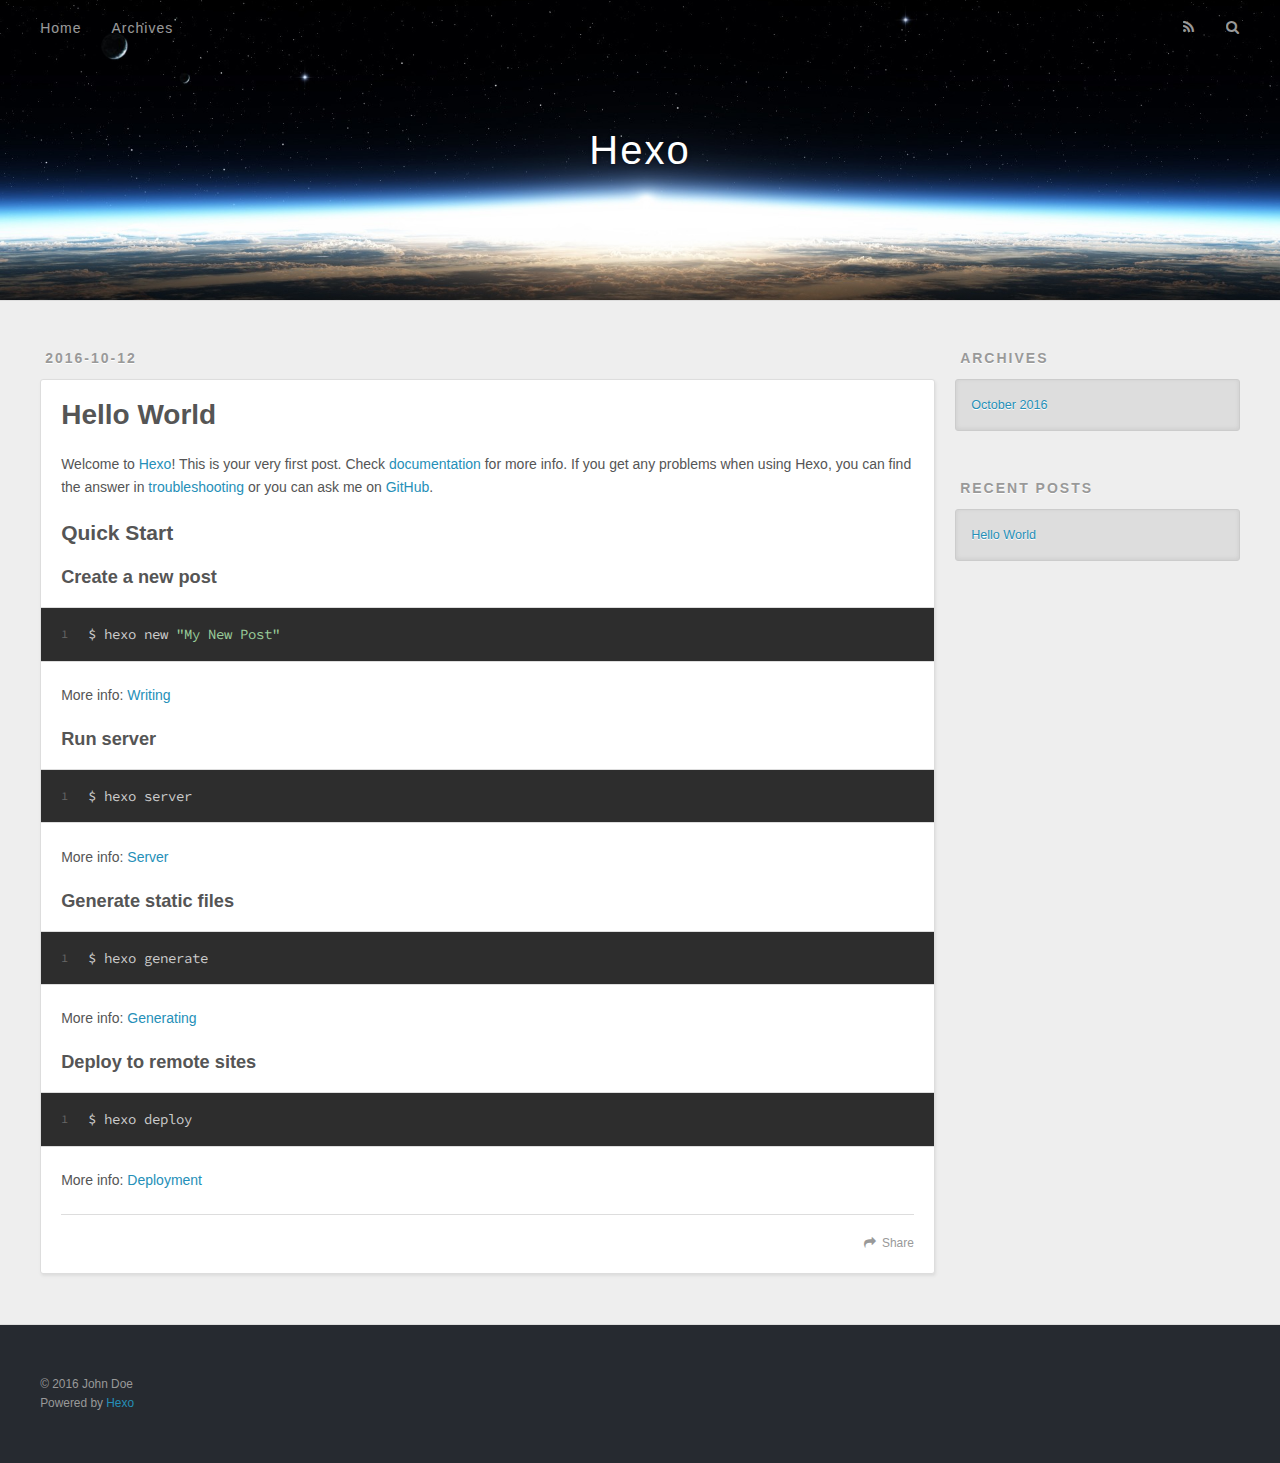
==== index.html @ 8cdf2ce6 "Site updated: 2016-10-12 17:06:28" ====
<!DOCTYPE html>
<html>
<head>
  <meta charset="utf-8">
  
  <title>Hexo</title>
  <meta name="viewport" content="width=device-width, initial-scale=1, maximum-scale=1">
  <meta property="og:type" content="website">
<meta property="og:title" content="Hexo">
<meta property="og:url" content="http://yoursite.com/index.html">
<meta property="og:site_name" content="Hexo">
<meta name="twitter:card" content="summary">
<meta name="twitter:title" content="Hexo">
  
    <link rel="alternate" href="/atom.xml" title="Hexo" type="application/atom+xml">
  
  
    <link rel="icon" href="/favicon.png">
  
  
    <link href="//fonts.googleapis.com/css?family=Source+Code+Pro" rel="stylesheet" type="text/css">
  
  <link rel="stylesheet" href="/css/style.css">
  

</head>

<body>
  <div id="container">
    <div id="wrap">
      <header id="header">
  <div id="banner"></div>
  <div id="header-outer" class="outer">
    <div id="header-title" class="inner">
      <h1 id="logo-wrap">
        <a href="/" id="logo">Hexo</a>
      </h1>
      
    </div>
    <div id="header-inner" class="inner">
      <nav id="main-nav">
        <a id="main-nav-toggle" class="nav-icon"></a>
        
          <a class="main-nav-link" href="/">Home</a>
        
          <a class="main-nav-link" href="/archives">Archives</a>
        
      </nav>
      <nav id="sub-nav">
        
          <a id="nav-rss-link" class="nav-icon" href="/atom.xml" title="RSS Feed"></a>
        
        <a id="nav-search-btn" class="nav-icon" title="Search"></a>
      </nav>
      <div id="search-form-wrap">
        <form action="//google.com/search" method="get" accept-charset="UTF-8" class="search-form"><input type="search" name="q" results="0" class="search-form-input" placeholder="Search"><button type="submit" class="search-form-submit">&#xF002;</button><input type="hidden" name="sitesearch" value="http://yoursite.com"></form>
      </div>
    </div>
  </div>
</header>
      <div class="outer">
        <section id="main">
  
    <article id="post-hello-world" class="article article-type-post" itemscope itemprop="blogPost">
  <div class="article-meta">
    <a href="/2016/10/12/hello-world/" class="article-date">
  <time datetime="2016-10-12T09:05:58.017Z" itemprop="datePublished">2016-10-12</time>
</a>
    
  </div>
  <div class="article-inner">
    
    
      <header class="article-header">
        
  
    <h1 itemprop="name">
      <a class="article-title" href="/2016/10/12/hello-world/">Hello World</a>
    </h1>
  

      </header>
    
    <div class="article-entry" itemprop="articleBody">
      
        <p>Welcome to <a href="https://hexo.io/" target="_blank" rel="external">Hexo</a>! This is your very first post. Check <a href="https://hexo.io/docs/" target="_blank" rel="external">documentation</a> for more info. If you get any problems when using Hexo, you can find the answer in <a href="https://hexo.io/docs/troubleshooting.html" target="_blank" rel="external">troubleshooting</a> or you can ask me on <a href="https://github.com/hexojs/hexo/issues" target="_blank" rel="external">GitHub</a>.</p>
<h2 id="Quick-Start"><a href="#Quick-Start" class="headerlink" title="Quick Start"></a>Quick Start</h2><h3 id="Create-a-new-post"><a href="#Create-a-new-post" class="headerlink" title="Create a new post"></a>Create a new post</h3><figure class="highlight bash"><table><tr><td class="gutter"><pre><div class="line">1</div></pre></td><td class="code"><pre><div class="line">$ hexo new <span class="string">"My New Post"</span></div></pre></td></tr></table></figure>
<p>More info: <a href="https://hexo.io/docs/writing.html" target="_blank" rel="external">Writing</a></p>
<h3 id="Run-server"><a href="#Run-server" class="headerlink" title="Run server"></a>Run server</h3><figure class="highlight bash"><table><tr><td class="gutter"><pre><div class="line">1</div></pre></td><td class="code"><pre><div class="line">$ hexo server</div></pre></td></tr></table></figure>
<p>More info: <a href="https://hexo.io/docs/server.html" target="_blank" rel="external">Server</a></p>
<h3 id="Generate-static-files"><a href="#Generate-static-files" class="headerlink" title="Generate static files"></a>Generate static files</h3><figure class="highlight bash"><table><tr><td class="gutter"><pre><div class="line">1</div></pre></td><td class="code"><pre><div class="line">$ hexo generate</div></pre></td></tr></table></figure>
<p>More info: <a href="https://hexo.io/docs/generating.html" target="_blank" rel="external">Generating</a></p>
<h3 id="Deploy-to-remote-sites"><a href="#Deploy-to-remote-sites" class="headerlink" title="Deploy to remote sites"></a>Deploy to remote sites</h3><figure class="highlight bash"><table><tr><td class="gutter"><pre><div class="line">1</div></pre></td><td class="code"><pre><div class="line">$ hexo deploy</div></pre></td></tr></table></figure>
<p>More info: <a href="https://hexo.io/docs/deployment.html" target="_blank" rel="external">Deployment</a></p>

      
    </div>
    <footer class="article-footer">
      <a data-url="http://yoursite.com/2016/10/12/hello-world/" data-id="ciu6oyux00000fgglf04b61gm" class="article-share-link">Share</a>
      
      
    </footer>
  </div>
  
</article>


  

</section>
        
          <aside id="sidebar">
  
    

  
    

  
    
  
    
  <div class="widget-wrap">
    <h3 class="widget-title">Archives</h3>
    <div class="widget">
      <ul class="archive-list"><li class="archive-list-item"><a class="archive-list-link" href="/archives/2016/10/">October 2016</a></li></ul>
    </div>
  </div>


  
    
  <div class="widget-wrap">
    <h3 class="widget-title">Recent Posts</h3>
    <div class="widget">
      <ul>
        
          <li>
            <a href="/2016/10/12/hello-world/">Hello World</a>
          </li>
        
      </ul>
    </div>
  </div>

  
</aside>
        
      </div>
      <footer id="footer">
  
  <div class="outer">
    <div id="footer-info" class="inner">
      &copy; 2016 John Doe<br>
      Powered by <a href="http://hexo.io/" target="_blank">Hexo</a>
    </div>
  </div>
</footer>
    </div>
    <nav id="mobile-nav">
  
    <a href="/" class="mobile-nav-link">Home</a>
  
    <a href="/archives" class="mobile-nav-link">Archives</a>
  
</nav>
    

<script src="//ajax.googleapis.com/ajax/libs/jquery/2.0.3/jquery.min.js"></script>


  <link rel="stylesheet" href="/fancybox/jquery.fancybox.css">
  <script src="/fancybox/jquery.fancybox.pack.js"></script>


<script src="/js/script.js"></script>

  </div>
</body>
</html>
---- css/style.css ----
body {
  width: 100%;
}
body:before,
body:after {
  content: "";
  display: table;
}
body:after {
  clear: both;
}
html,
body,
div,
span,
applet,
object,
iframe,
h1,
h2,
h3,
h4,
h5,
h6,
p,
blockquote,
pre,
a,
abbr,
acronym,
address,
big,
cite,
code,
del,
dfn,
em,
img,
ins,
kbd,
q,
s,
samp,
small,
strike,
strong,
sub,
sup,
tt,
var,
dl,
dt,
dd,
ol,
ul,
li,
fieldset,
form,
label,
legend,
table,
caption,
tbody,
tfoot,
thead,
tr,
th,
td {
  margin: 0;
  padding: 0;
  border: 0;
  outline: 0;
  font-weight: inherit;
  font-style: inherit;
  font-family: inherit;
  font-size: 100%;
  vertical-align: baseline;
}
body {
  line-height: 1;
  color: #000;
  background: #fff;
}
ol,
ul {
  list-style: none;
}
table {
  border-collapse: separate;
  border-spacing: 0;
  vertical-align: middle;
}
caption,
th,
td {
  text-align: left;
  font-weight: normal;
  vertical-align: middle;
}
a img {
  border: none;
}
input,
button {
  margin: 0;
  padding: 0;
}
input::-moz-focus-inner,
button::-moz-focus-inner {
  border: 0;
  padding: 0;
}
@font-face {
  font-family: FontAwesome;
  font-style: normal;
  font-weight: normal;
  src: url("fonts/fontawesome-webfont.eot?v=#4.0.3");
  src: url("fonts/fontawesome-webfont.eot?#iefix&v=#4.0.3") format("embedded-opentype"), url("fonts/fontawesome-webfont.woff?v=#4.0.3") format("woff"), url("fonts/fontawesome-webfont.ttf?v=#4.0.3") format("truetype"), url("fonts/fontawesome-webfont.svg#fontawesomeregular?v=#4.0.3") format("svg");
}
html,
body,
#container {
  height: 100%;
}
body {
  background: #eee;
  font: 14px "Helvetica Neue", Helvetica, Arial, sans-serif;
  -webkit-text-size-adjust: 100%;
}
.outer {
  max-width: 1220px;
  margin: 0 auto;
  padding: 0 20px;
}
.outer:before,
.outer:after {
  content: "";
  display: table;
}
.outer:after {
  clear: both;
}
.inner {
  display: inline;
  float: left;
  width: 98.33333333333333%;
  margin: 0 0.833333333333333%;
}
.left,
.alignleft {
  float: left;
}
.right,
.alignright {
  float: right;
}
.clear {
  clear: both;
}
#container {
  position: relative;
}
.mobile-nav-on {
  overflow: hidden;
}
#wrap {
  height: 100%;
  width: 100%;
  position: absolute;
  top: 0;
  left: 0;
  -webkit-transition: 0.2s ease-out;
  -moz-transition: 0.2s ease-out;
  -ms-transition: 0.2s ease-out;
  transition: 0.2s ease-out;
  z-index: 1;
  background: #eee;
}
.mobile-nav-on #wrap {
  left: 280px;
}
@media screen and (min-width: 768px) {
  #main {
    display: inline;
    float: left;
    width: 73.33333333333333%;
    margin: 0 0.833333333333333%;
  }
}
.article-date,
.article-category-link,
.archive-year,
.widget-title {
  text-decoration: none;
  text-transform: uppercase;
  letter-spacing: 2px;
  color: #999;
  margin-bottom: 1em;
  margin-left: 5px;
  line-height: 1em;
  text-shadow: 0 1px #fff;
  font-weight: bold;
}
.article-inner,
.archive-article-inner {
  background: #fff;
  -webkit-box-shadow: 1px 2px 3px #ddd;
  box-shadow: 1px 2px 3px #ddd;
  border: 1px solid #ddd;
  border-radius: 3px;
}
.article-entry h1,
.widget h1 {
  font-size: 2em;
}
.article-entry h2,
.widget h2 {
  font-size: 1.5em;
}
.article-entry h3,
.widget h3 {
  font-size: 1.3em;
}
.article-entry h4,
.widget h4 {
  font-size: 1.2em;
}
.article-entry h5,
.widget h5 {
  font-size: 1em;
}
.article-entry h6,
.widget h6 {
  font-size: 1em;
  color: #999;
}
.article-entry hr,
.widget hr {
  border: 1px dashed #ddd;
}
.article-entry strong,
.widget strong {
  font-weight: bold;
}
.article-entry em,
.widget em,
.article-entry cite,
.widget cite {
  font-style: italic;
}
.article-entry sup,
.widget sup,
.article-entry sub,
.widget sub {
  font-size: 0.75em;
  line-height: 0;
  position: relative;
  vertical-align: baseline;
}
.article-entry sup,
.widget sup {
  top: -0.5em;
}
.article-entry sub,
.widget sub {
  bottom: -0.2em;
}
.article-entry small,
.widget small {
  font-size: 0.85em;
}
.article-entry acronym,
.widget acronym,
.article-entry abbr,
.widget abbr {
  border-bottom: 1px dotted;
}
.article-entry ul,
.widget ul,
.article-entry ol,
.widget ol,
.article-entry dl,
.widget dl {
  margin: 0 20px;
  line-height: 1.6em;
}
.article-entry ul ul,
.widget ul ul,
.article-entry ol ul,
.widget ol ul,
.article-entry ul ol,
.widget ul ol,
.article-entry ol ol,
.widget ol ol {
  margin-top: 0;
  margin-bottom: 0;
}
.article-entry ul,
.widget ul {
  list-style: disc;
}
.article-entry ol,
.widget ol {
  list-style: decimal;
}
.article-entry dt,
.widget dt {
  font-weight: bold;
}
#header {
  height: 300px;
  position: relative;
  border-bottom: 1px solid #ddd;
}
#header:before,
#header:after {
  content: "";
  position: absolute;
  left: 0;
  right: 0;
  height: 40px;
}
#header:before {
  top: 0;
  background: -webkit-linear-gradient(rgba(0,0,0,0.2), transparent);
  background: -moz-linear-gradient(rgba(0,0,0,0.2), transparent);
  background: -ms-linear-gradient(rgba(0,0,0,0.2), transparent);
  background: linear-gradient(rgba(0,0,0,0.2), transparent);
}
#header:after {
  bottom: 0;
  background: -webkit-linear-gradient(transparent, rgba(0,0,0,0.2));
  background: -moz-linear-gradient(transparent, rgba(0,0,0,0.2));
  background: -ms-linear-gradient(transparent, rgba(0,0,0,0.2));
  background: linear-gradient(transparent, rgba(0,0,0,0.2));
}
#header-outer {
  height: 100%;
  position: relative;
}
#header-inner {
  position: relative;
  overflow: hidden;
}
#banner {
  position: absolute;
  top: 0;
  left: 0;
  width: 100%;
  height: 100%;
  background: url("images/banner.jpg") center #000;
  -webkit-background-size: cover;
  -moz-background-size: cover;
  background-size: cover;
  z-index: -1;
}
#header-title {
  text-align: center;
  height: 40px;
  position: absolute;
  top: 50%;
  left: 0;
  margin-top: -20px;
}
#logo,
#subtitle {
  text-decoration: none;
  color: #fff;
  font-weight: 300;
  text-shadow: 0 1px 4px rgba(0,0,0,0.3);
}
#logo {
  font-size: 40px;
  line-height: 40px;
  letter-spacing: 2px;
}
#subtitle {
  font-size: 16px;
  line-height: 16px;
  letter-spacing: 1px;
}
#subtitle-wrap {
  margin-top: 16px;
}
#main-nav {
  float: left;
  margin-left: -15px;
}
.nav-icon,
.main-nav-link {
  float: left;
  color: #fff;
  opacity: 0.6;
  text-decoration: none;
  text-shadow: 0 1px rgba(0,0,0,0.2);
  -webkit-transition: opacity 0.2s;
  -moz-transition: opacity 0.2s;
  -ms-transition: opacity 0.2s;
  transition: opacity 0.2s;
  display: block;
  padding: 20px 15px;
}
.nav-icon:hover,
.main-nav-link:hover {
  opacity: 1;
}
.nav-icon {
  font-family: FontAwesome;
  text-align: center;
  font-size: 14px;
  width: 14px;
  height: 14px;
  padding: 20px 15px;
  position: relative;
  cursor: pointer;
}
.main-nav-link {
  font-weight: 300;
  letter-spacing: 1px;
}
@media screen and (max-width: 479px) {
  .main-nav-link {
    display: none;
  }
}
#main-nav-toggle {
  display: none;
}
#main-nav-toggle:before {
  content: "\f0c9";
}
@media screen and (max-width: 479px) {
  #main-nav-toggle {
    display: block;
  }
}
#sub-nav {
  float: right;
  margin-right: -15px;
}
#nav-rss-link:before {
  content: "\f09e";
}
#nav-search-btn:before {
  content: "\f002";
}
#search-form-wrap {
  position: absolute;
  top: 15px;
  width: 150px;
  height: 30px;
  right: -150px;
  opacity: 0;
  -webkit-transition: 0.2s ease-out;
  -moz-transition: 0.2s ease-out;
  -ms-transition: 0.2s ease-out;
  transition: 0.2s ease-out;
}
#search-form-wrap.on {
  opacity: 1;
  right: 0;
}
@media screen and (max-width: 479px) {
  #search-form-wrap {
    width: 100%;
    right: -100%;
  }
}
.search-form {
  position: absolute;
  top: 0;
  left: 0;
  right: 0;
  background: #fff;
  padding: 5px 15px;
  border-radius: 15px;
  -webkit-box-shadow: 0 0 10px rgba(0,0,0,0.3);
  box-shadow: 0 0 10px rgba(0,0,0,0.3);
}
.search-form-input {
  border: none;
  background: none;
  color: #555;
  width: 100%;
  font: 13px "Helvetica Neue", Helvetica, Arial, sans-serif;
  outline: none;
}
.search-form-input::-webkit-search-results-decoration,
.search-form-input::-webkit-search-cancel-button {
  -webkit-appearance: none;
}
.search-form-submit {
  position: absolute;
  top: 50%;
  right: 10px;
  margin-top: -7px;
  font: 13px FontAwesome;
  border: none;
  background: none;
  color: #bbb;
  cursor: pointer;
}
.search-form-submit:hover,
.search-form-submit:focus {
  color: #777;
}
.article {
  margin: 50px 0;
}
.article-inner {
  overflow: hidden;
}
.article-meta:before,
.article-meta:after {
  content: "";
  display: table;
}
.article-meta:after {
  clear: both;
}
.article-date {
  float: left;
}
.article-category {
  float: left;
  line-height: 1em;
  color: #ccc;
  text-shadow: 0 1px #fff;
  margin-left: 8px;
}
.article-category:before {
  content: "\2022";
}
.article-category-link {
  margin: 0 12px 1em;
}
.article-header {
  padding: 20px 20px 0;
}
.article-title {
  text-decoration: none;
  font-size: 2em;
  font-weight: bold;
  color: #555;
  line-height: 1.1em;
  -webkit-transition: color 0.2s;
  -moz-transition: color 0.2s;
  -ms-transition: color 0.2s;
  transition: color 0.2s;
}
a.article-title:hover {
  color: #258fb8;
}
.article-entry {
  color: #555;
  padding: 0 20px;
}
.article-entry:before,
.article-entry:after {
  content: "";
  display: table;
}
.article-entry:after {
  clear: both;
}
.article-entry p,
.article-entry table {
  line-height: 1.6em;
  margin: 1.6em 0;
}
.article-entry h1,
.article-entry h2,
.article-entry h3,
.article-entry h4,
.article-entry h5,
.article-entry h6 {
  font-weight: bold;
}
.article-entry h1,
.article-entry h2,
.article-entry h3,
.article-entry h4,
.article-entry h5,
.article-entry h6 {
  line-height: 1.1em;
  margin: 1.1em 0;
}
.article-entry a {
  color: #258fb8;
  text-decoration: none;
}
.article-entry a:hover {
  text-decoration: underline;
}
.article-entry ul,
.article-entry ol,
.article-entry dl {
  margin-top: 1.6em;
  margin-bottom: 1.6em;
}
.article-entry img,
.article-entry video {
  max-width: 100%;
  height: auto;
  display: block;
  margin: auto;
}
.article-entry iframe {
  border: none;
}
.article-entry table {
  width: 100%;
  border-collapse: collapse;
  border-spacing: 0;
}
.article-entry th {
  font-weight: bold;
  border-bottom: 3px solid #ddd;
  padding-bottom: 0.5em;
}
.article-entry td {
  border-bottom: 1px solid #ddd;
  padding: 10px 0;
}
.article-entry blockquote {
  font-family: Georgia, "Times New Roman", serif;
  font-size: 1.4em;
  margin: 1.6em 20px;
  text-align: center;
}
.article-entry blockquote footer {
  font-size: 14px;
  margin: 1.6em 0;
  font-family: "Helvetica Neue", Helvetica, Arial, sans-serif;
}
.article-entry blockquote footer cite:before {
  content: "—";
  padding: 0 0.5em;
}
.article-entry .pullquote {
  text-align: left;
  width: 45%;
  margin: 0;
}
.article-entry .pullquote.left {
  margin-left: 0.5em;
  margin-right: 1em;
}
.article-entry .pullquote.right {
  margin-right: 0.5em;
  margin-left: 1em;
}
.article-entry .caption {
  color: #999;
  display: block;
  font-size: 0.9em;
  margin-top: 0.5em;
  position: relative;
  text-align: center;
}
.article-entry .video-container {
  position: relative;
  padding-top: 56.25%;
  height: 0;
  overflow: hidden;
}
.article-entry .video-container iframe,
.article-entry .video-container object,
.article-entry .video-container embed {
  position: absolute;
  top: 0;
  left: 0;
  width: 100%;
  height: 100%;
  margin-top: 0;
}
.article-more-link a {
  display: inline-block;
  line-height: 1em;
  padding: 6px 15px;
  border-radius: 15px;
  background: #eee;
  color: #999;
  text-shadow: 0 1px #fff;
  text-decoration: none;
}
.article-more-link a:hover {
  background: #258fb8;
  color: #fff;
  text-decoration: none;
  text-shadow: 0 1px #1e7293;
}
.article-footer {
  font-size: 0.85em;
  line-height: 1.6em;
  border-top: 1px solid #ddd;
  padding-top: 1.6em;
  margin: 0 20px 20px;
}
.article-footer:before,
.article-footer:after {
  content: "";
  display: table;
}
.article-footer:after {
  clear: both;
}
.article-footer a {
  color: #999;
  text-decoration: none;
}
.article-footer a:hover {
  color: #555;
}
.article-tag-list-item {
  float: left;
  margin-right: 10px;
}
.article-tag-list-link:before {
  content: "#";
}
.article-comment-link {
  float: right;
}
.article-comment-link:before {
  content: "\f075";
  font-family: FontAwesome;
  padding-right: 8px;
}
.article-share-link {
  cursor: pointer;
  float: right;
  margin-left: 20px;
}
.article-share-link:before {
  content: "\f064";
  font-family: FontAwesome;
  padding-right: 6px;
}
#article-nav {
  position: relative;
}
#article-nav:before,
#article-nav:after {
  content: "";
  display: table;
}
#article-nav:after {
  clear: both;
}
@media screen and (min-width: 768px) {
  #article-nav {
    margin: 50px 0;
  }
  #article-nav:before {
    width: 8px;
    height: 8px;
    position: absolute;
    top: 50%;
    left: 50%;
    margin-top: -4px;
    margin-left: -4px;
    content: "";
    border-radius: 50%;
    background: #ddd;
    -webkit-box-shadow: 0 1px 2px #fff;
    box-shadow: 0 1px 2px #fff;
  }
}
.article-nav-link-wrap {
  text-decoration: none;
  text-shadow: 0 1px #fff;
  color: #999;
  -webkit-box-sizing: border-box;
  -moz-box-sizing: border-box;
  box-sizing: border-box;
  margin-top: 50px;
  text-align: center;
  display: block;
}
.article-nav-link-wrap:hover {
  color: #555;
}
@media screen and (min-width: 768px) {
  .article-nav-link-wrap {
    width: 50%;
    margin-top: 0;
  }
}
@media screen and (min-width: 768px) {
  #article-nav-newer {
    float: left;
    text-align: right;
    padding-right: 20px;
  }
}
@media screen and (min-width: 768px) {
  #article-nav-older {
    float: right;
    text-align: left;
    padding-left: 20px;
  }
}
.article-nav-caption {
  text-transform: uppercase;
  letter-spacing: 2px;
  color: #ddd;
  line-height: 1em;
  font-weight: bold;
}
#article-nav-newer .article-nav-caption {
  margin-right: -2px;
}
.article-nav-title {
  font-size: 0.85em;
  line-height: 1.6em;
  margin-top: 0.5em;
}
.article-share-box {
  position: absolute;
  display: none;
  background: #fff;
  -webkit-box-shadow: 1px 2px 10px rgba(0,0,0,0.2);
  box-shadow: 1px 2px 10px rgba(0,0,0,0.2);
  border-radius: 3px;
  margin-left: -145px;
  overflow: hidden;
  z-index: 1;
}
.article-share-box.on {
  display: block;
}
.article-share-input {
  width: 100%;
  background: none;
  -webkit-box-sizing: border-box;
  -moz-box-sizing: border-box;
  box-sizing: border-box;
  font: 14px "Helvetica Neue", Helvetica, Arial, sans-serif;
  padding: 0 15px;
  color: #555;
  outline: none;
  border: 1px solid #ddd;
  border-radius: 3px 3px 0 0;
  height: 36px;
  line-height: 36px;
}
.article-share-links {
  background: #eee;
}
.article-share-links:before,
.article-share-links:after {
  content: "";
  display: table;
}
.article-share-links:after {
  clear: both;
}
.article-share-twitter,
.article-share-facebook,
.article-share-pinterest,
.article-share-google {
  width: 50px;
  height: 36px;
  display: block;
  float: left;
  position: relative;
  color: #999;
  text-shadow: 0 1px #fff;
}
.article-share-twitter:before,
.article-share-facebook:before,
.article-share-pinterest:before,
.article-share-google:before {
  font-size: 20px;
  font-family: FontAwesome;
  width: 20px;
  height: 20px;
  position: absolute;
  top: 50%;
  left: 50%;
  margin-top: -10px;
  margin-left: -10px;
  text-align: center;
}
.article-share-twitter:hover,
.article-share-facebook:hover,
.article-share-pinterest:hover,
.article-share-google:hover {
  color: #fff;
}
.article-share-twitter:before {
  content: "\f099";
}
.article-share-twitter:hover {
  background: #00aced;
  text-shadow: 0 1px #008abe;
}
.article-share-facebook:before {
  content: "\f09a";
}
.article-share-facebook:hover {
  background: #3b5998;
  text-shadow: 0 1px #2f477a;
}
.article-share-pinterest:before {
  content: "\f0d2";
}
.article-share-pinterest:hover {
  background: #cb2027;
  text-shadow: 0 1px #a21a1f;
}
.article-share-google:before {
  content: "\f0d5";
}
.article-share-google:hover {
  background: #dd4b39;
  text-shadow: 0 1px #be3221;
}
.article-gallery {
  background: #000;
  position: relative;
}
.article-gallery-photos {
  position: relative;
  overflow: hidden;
}
.article-gallery-img {
  display: none;
  max-width: 100%;
}
.article-gallery-img:first-child {
  display: block;
}
.article-gallery-img.loaded {
  position: absolute;
  display: block;
}
.article-gallery-img img {
  display: block;
  max-width: 100%;
  margin: 0 auto;
}
#comments {
  background: #fff;
  -webkit-box-shadow: 1px 2px 3px #ddd;
  box-shadow: 1px 2px 3px #ddd;
  padding: 20px;
  border: 1px solid #ddd;
  border-radius: 3px;
  margin: 50px 0;
}
#comments a {
  color: #258fb8;
}
.archives-wrap {
  margin: 50px 0;
}
.archives:before,
.archives:after {
  content: "";
  display: table;
}
.archives:after {
  clear: both;
}
.archive-year-wrap {
  margin-bottom: 1em;
}
.archives {
  -webkit-column-gap: 10px;
  -moz-column-gap: 10px;
  column-gap: 10px;
}
@media screen and (min-width: 480px) and (max-width: 767px) {
  .archives {
    -webkit-column-count: 2;
    -moz-column-count: 2;
    column-count: 2;
  }
}
@media screen and (min-width: 768px) {
  .archives {
    -webkit-column-count: 3;
    -moz-column-count: 3;
    column-count: 3;
  }
}
.archive-article {
  -webkit-column-break-inside: avoid;
  page-break-inside: avoid;
  overflow: hidden;
  break-inside: avoid-column;
}
.archive-article-inner {
  padding: 10px;
  margin-bottom: 15px;
}
.archive-article-title {
  text-decoration: none;
  font-weight: bold;
  color: #555;
  -webkit-transition: color 0.2s;
  -moz-transition: color 0.2s;
  -ms-transition: color 0.2s;
  transition: color 0.2s;
  line-height: 1.6em;
}
.archive-article-title:hover {
  color: #258fb8;
}
.archive-article-footer {
  margin-top: 1em;
}
.archive-article-date {
  color: #999;
  text-decoration: none;
  font-size: 0.85em;
  line-height: 1em;
  margin-bottom: 0.5em;
  display: block;
}
#page-nav {
  margin: 50px auto;
  background: #fff;
  -webkit-box-shadow: 1px 2px 3px #ddd;
  box-shadow: 1px 2px 3px #ddd;
  border: 1px solid #ddd;
  border-radius: 3px;
  text-align: center;
  color: #999;
  overflow: hidden;
}
#page-nav:before,
#page-nav:after {
  content: "";
  display: table;
}
#page-nav:after {
  clear: both;
}
#page-nav a,
#page-nav span {
  padding: 10px 20px;
  line-height: 1;
  height: 2ex;
}
#page-nav a {
  color: #999;
  text-decoration: none;
}
#page-nav a:hover {
  background: #999;
  color: #fff;
}
#page-nav .prev {
  float: left;
}
#page-nav .next {
  float: right;
}
#page-nav .page-number {
  display: inline-block;
}
@media screen and (max-width: 479px) {
  #page-nav .page-number {
    display: none;
  }
}
#page-nav .current {
  color: #555;
  font-weight: bold;
}
#page-nav .space {
  color: #ddd;
}
#footer {
  background: #262a30;
  padding: 50px 0;
  border-top: 1px solid #ddd;
  color: #999;
}
#footer a {
  color: #258fb8;
  text-decoration: none;
}
#footer a:hover {
  text-decoration: underline;
}
#footer-info {
  line-height: 1.6em;
  font-size: 0.85em;
}
.article-entry pre,
.article-entry .highlight {
  background: #2d2d2d;
  margin: 0 -20px;
  padding: 15px 20px;
  border-style: solid;
  border-color: #ddd;
  border-width: 1px 0;
  overflow: auto;
  color: #ccc;
  line-height: 22.400000000000002px;
}
.article-entry .highlight .gutter pre,
.article-entry .gist .gist-file .gist-data .line-numbers {
  color: #666;
  font-size: 0.85em;
}
.article-entry pre,
.article-entry code {
  font-family: "Source Code Pro", Consolas, Monaco, Menlo, Consolas, monospace;
}
.article-entry code {
  background: #eee;
  text-shadow: 0 1px #fff;
  padding: 0 0.3em;
}
.article-entry pre code {
  background: none;
  text-shadow: none;
  padding: 0;
}
.article-entry .highlight pre {
  border: none;
  margin: 0;
  padding: 0;
}
.article-entry .highlight table {
  margin: 0;
  width: auto;
}
.article-entry .highlight td {
  border: none;
  padding: 0;
}
.article-entry .highlight figcaption {
  font-size: 0.85em;
  color: #999;
  line-height: 1em;
  margin-bottom: 1em;
}
.article-entry .highlight figcaption:before,
.article-entry .highlight figcaption:after {
  content: "";
  display: table;
}
.article-entry .highlight figcaption:after {
  clear: both;
}
.article-entry .highlight figcaption a {
  float: right;
}
.article-entry .highlight .gutter pre {
  text-align: right;
  padding-right: 20px;
}
.article-entry .highlight .line {
  height: 22.400000000000002px;
}
.article-entry .highlight .line.marked {
  background: #515151;
}
.article-entry .gist {
  margin: 0 -20px;
  border-style: solid;
  border-color: #ddd;
  border-width: 1px 0;
  background: #2d2d2d;
  padding: 15px 20px 15px 0;
}
.article-entry .gist .gist-file {
  border: none;
  font-family: "Source Code Pro", Consolas, Monaco, Menlo, Consolas, monospace;
  margin: 0;
}
.article-entry .gist .gist-file .gist-data {
  background: none;
  border: none;
}
.article-entry .gist .gist-file .gist-data .line-numbers {
  background: none;
  border: none;
  padding: 0 20px 0 0;
}
.article-entry .gist .gist-file .gist-data .line-data {
  padding: 0 !important;
}
.article-entry .gist .gist-file .highlight {
  margin: 0;
  padding: 0;
  border: none;
}
.article-entry .gist .gist-file .gist-meta {
  background: #2d2d2d;
  color: #999;
  font: 0.85em "Helvetica Neue", Helvetica, Arial, sans-serif;
  text-shadow: 0 0;
  padding: 0;
  margin-top: 1em;
  margin-left: 20px;
}
.article-entry .gist .gist-file .gist-meta a {
  color: #258fb8;
  font-weight: normal;
}
.article-entry .gist .gist-file .gist-meta a:hover {
  text-decoration: underline;
}
pre .comment,
pre .title {
  color: #999;
}
pre .variable,
pre .attribute,
pre .tag,
pre .regexp,
pre .ruby .constant,
pre .xml .tag .title,
pre .xml .pi,
pre .xml .doctype,
pre .html .doctype,
pre .css .id,
pre .css .class,
pre .css .pseudo {
  color: #f2777a;
}
pre .number,
pre .preprocessor,
pre .built_in,
pre .literal,
pre .params,
pre .constant {
  color: #f99157;
}
pre .class,
pre .ruby .class .title,
pre .css .rules .attribute {
  color: #9c9;
}
pre .string,
pre .value,
pre .inheritance,
pre .header,
pre .ruby .symbol,
pre .xml .cdata {
  color: #9c9;
}
pre .css .hexcolor {
  color: #6cc;
}
pre .function,
pre .python .decorator,
pre .python .title,
pre .ruby .function .title,
pre .ruby .title .keyword,
pre .perl .sub,
pre .javascript .title,
pre .coffeescript .title {
  color: #69c;
}
pre .keyword,
pre .javascript .function {
  color: #c9c;
}
@media screen and (max-width: 479px) {
  #mobile-nav {
    position: absolute;
    top: 0;
    left: 0;
    width: 280px;
    height: 100%;
    background: #191919;
    border-right: 1px solid #fff;
  }
}
@media screen and (max-width: 479px) {
  .mobile-nav-link {
    display: block;
    color: #999;
    text-decoration: none;
    padding: 15px 20px;
    font-weight: bold;
  }
  .mobile-nav-link:hover {
    color: #fff;
  }
}
@media screen and (min-width: 768px) {
  #sidebar {
    display: inline;
    float: left;
    width: 23.333333333333332%;
    margin: 0 0.833333333333333%;
  }
}
.widget-wrap {
  margin: 50px 0;
}
.widget {
  color: #777;
  text-shadow: 0 1px #fff;
  background: #ddd;
  -webkit-box-shadow: 0 -1px 4px #ccc inset;
  box-shadow: 0 -1px 4px #ccc inset;
  border: 1px solid #ccc;
  padding: 15px;
  border-radius: 3px;
}
.widget a {
  color: #258fb8;
  text-decoration: none;
}
.widget a:hover {
  text-decoration: underline;
}
.widget ul ul,
.widget ol ul,
.widget dl ul,
.widget ul ol,
.widget ol ol,
.widget dl ol,
.widget ul dl,
.widget ol dl,
.widget dl dl {
  margin-left: 15px;
  list-style: disc;
}
.widget {
  line-height: 1.6em;
  word-wrap: break-word;
  font-size: 0.9em;
}
.widget ul,
.widget ol {
  list-style: none;
  margin: 0;
}
.widget ul ul,
.widget ol ul,
.widget ul ol,
.widget ol ol {
  margin: 0 20px;
}
.widget ul ul,
.widget ol ul {
  list-style: disc;
}
.widget ul ol,
.widget ol ol {
  list-style: decimal;
}
.category-list-count,
.tag-list-count,
.archive-list-count {
  padding-left: 5px;
  color: #999;
  font-size: 0.85em;
}
.category-list-count:before,
.tag-list-count:before,
.archive-list-count:before {
  content: "(";
}
.category-list-count:after,
.tag-list-count:after,
.archive-list-count:after {
  content: ")";
}
.tagcloud a {
  margin-right: 5px;
  display: inline-block;
}
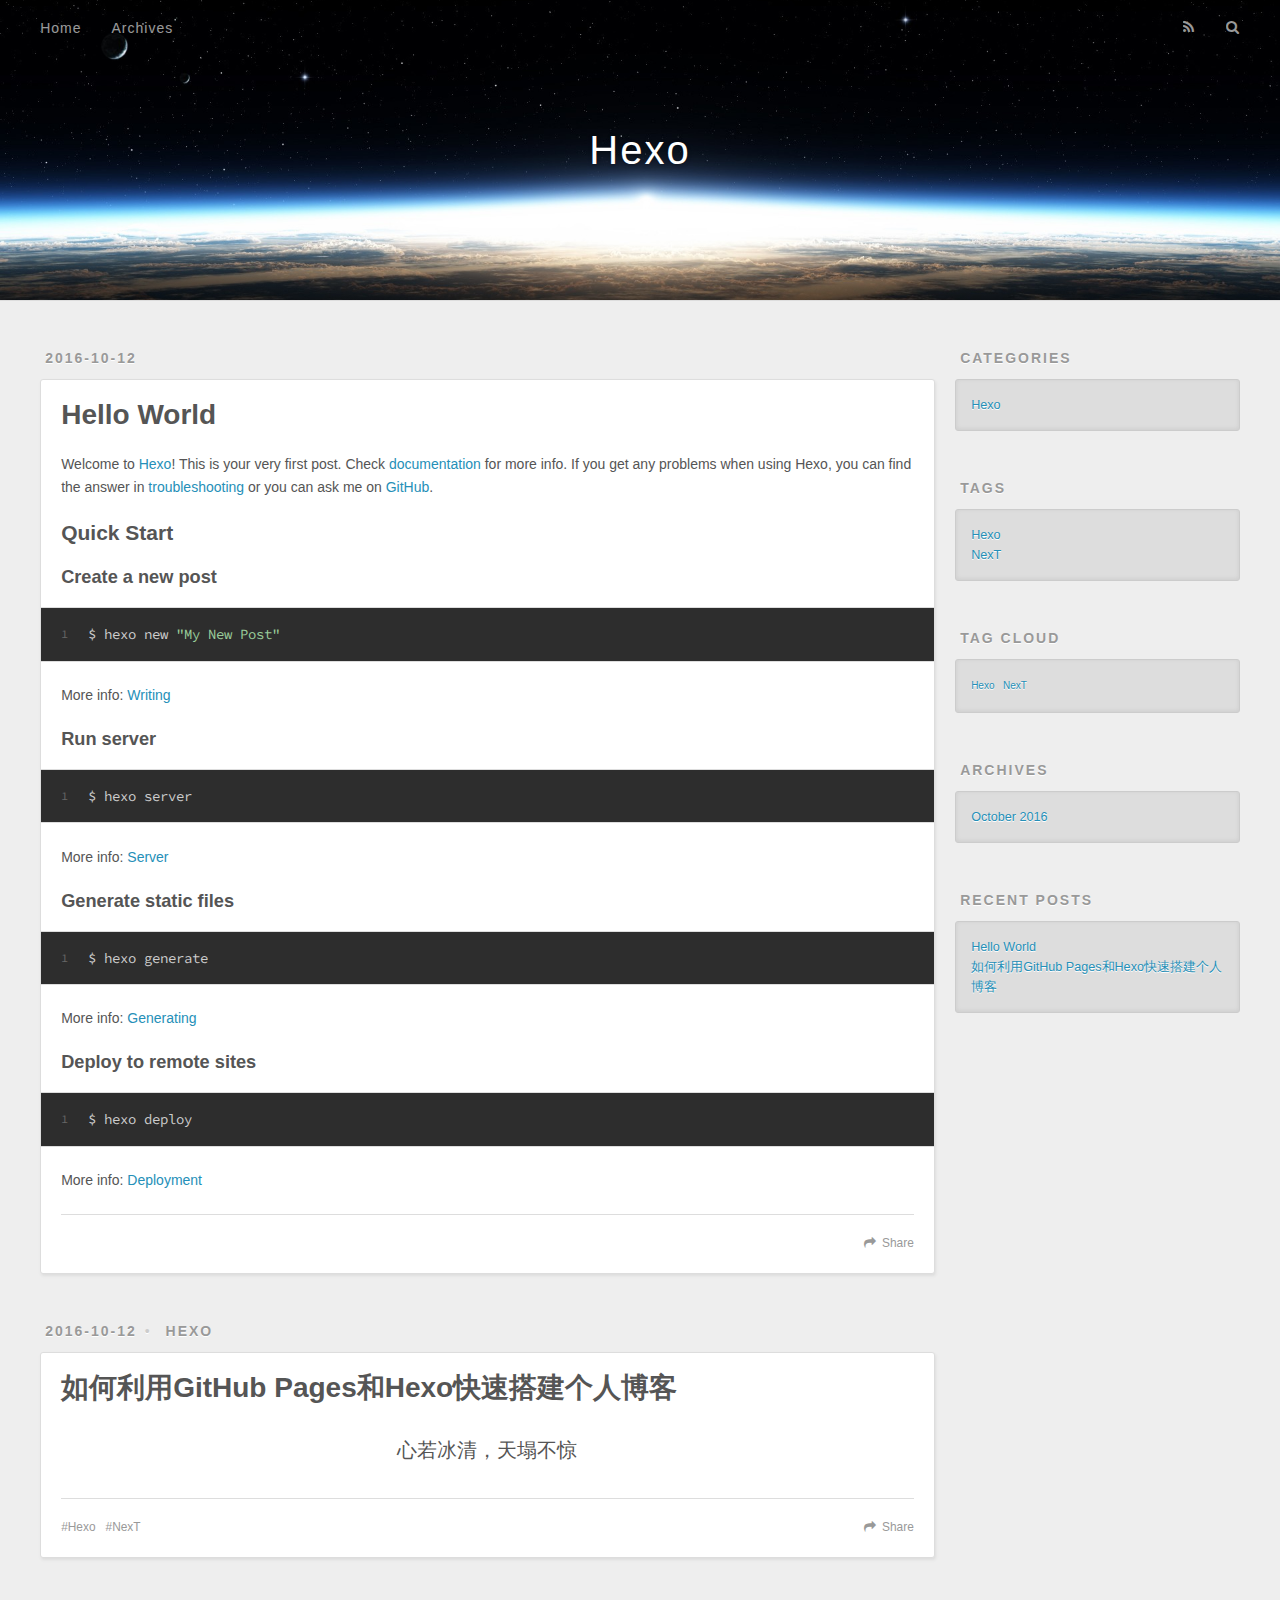
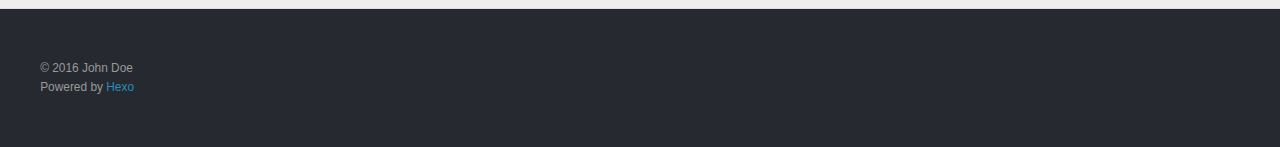
==== commit 74acbb23: "Site updated: 2016-10-12 17:25:45" ====
--- a/index.html
+++ b/index.html
@@ -64,7 +64,7 @@
     <article id="post-hello-world" class="article article-type-post" itemscope itemprop="blogPost">
   <div class="article-meta">
     <a href="/2016/10/12/hello-world/" class="article-date">
-  <time datetime="2016-10-12T09:05:58.017Z" itemprop="datePublished">2016-10-12</time>
+  <time datetime="2016-10-12T09:24:04.981Z" itemprop="datePublished">2016-10-12</time>
 </a>
     
   </div>
@@ -96,7 +96,7 @@
       
     </div>
     <footer class="article-footer">
-      <a data-url="http://yoursite.com/2016/10/12/hello-world/" data-id="ciu6oyux00000fgglf04b61gm" class="article-share-link">Share</a>
+      <a data-url="http://yoursite.com/2016/10/12/hello-world/" data-id="ciu6pm5mi0000vcglbkakqma2" class="article-share-link">Share</a>
       
       
     </footer>
@@ -106,18 +106,84 @@
 
 
   
+    <article id="post-文章题目" class="article article-type-post" itemscope itemprop="blogPost">
+  <div class="article-meta">
+    <a href="/2016/10/12/文章题目/" class="article-date">
+  <time datetime="2016-10-12T09:16:37.000Z" itemprop="datePublished">2016-10-12</time>
+</a>
+    
+  <div class="article-category">
+    <a class="article-category-link" href="/categories/Hexo/">Hexo</a>
+  </div>
+
+  </div>
+  <div class="article-inner">
+    
+    
+      <header class="article-header">
+        
+  
+    <h1 itemprop="name">
+      <a class="article-title" href="/2016/10/12/文章题目/">如何利用GitHub Pages和Hexo快速搭建个人博客</a>
+    </h1>
+  
+
+      </header>
+    
+    <div class="article-entry" itemprop="articleBody">
+      
+        <blockquote>
+<p>心若冰清，天塌不惊</p>
+</blockquote>
+
+      
+    </div>
+    <footer class="article-footer">
+      <a data-url="http://yoursite.com/2016/10/12/文章题目/" data-id="ciu6pm5nd0001vcglzz69z8io" class="article-share-link">Share</a>
+      
+      
+  <ul class="article-tag-list"><li class="article-tag-list-item"><a class="article-tag-list-link" href="/tags/Hexo/">Hexo</a></li><li class="article-tag-list-item"><a class="article-tag-list-link" href="/tags/NexT/">NexT</a></li></ul>
+
+    </footer>
+  </div>
+  
+</article>
+
+
+  
 
 </section>
         
           <aside id="sidebar">
   
     
-
-  
-    
-
-  
-    
+  <div class="widget-wrap">
+    <h3 class="widget-title">Categories</h3>
+    <div class="widget">
+      <ul class="category-list"><li class="category-list-item"><a class="category-list-link" href="/categories/Hexo/">Hexo</a></li></ul>
+    </div>
+  </div>
+
+
+  
+    
+  <div class="widget-wrap">
+    <h3 class="widget-title">Tags</h3>
+    <div class="widget">
+      <ul class="tag-list"><li class="tag-list-item"><a class="tag-list-link" href="/tags/Hexo/">Hexo</a></li><li class="tag-list-item"><a class="tag-list-link" href="/tags/NexT/">NexT</a></li></ul>
+    </div>
+  </div>
+
+
+  
+    
+  <div class="widget-wrap">
+    <h3 class="widget-title">Tag Cloud</h3>
+    <div class="widget tagcloud">
+      <a href="/tags/Hexo/" style="font-size: 10px;">Hexo</a> <a href="/tags/NexT/" style="font-size: 10px;">NexT</a>
+    </div>
+  </div>
+
   
     
   <div class="widget-wrap">
@@ -137,6 +203,10 @@
         
           <li>
             <a href="/2016/10/12/hello-world/">Hello World</a>
+          </li>
+        
+          <li>
+            <a href="/2016/10/12/文章题目/">如何利用GitHub Pages和Hexo快速搭建个人博客</a>
           </li>
         
       </ul>
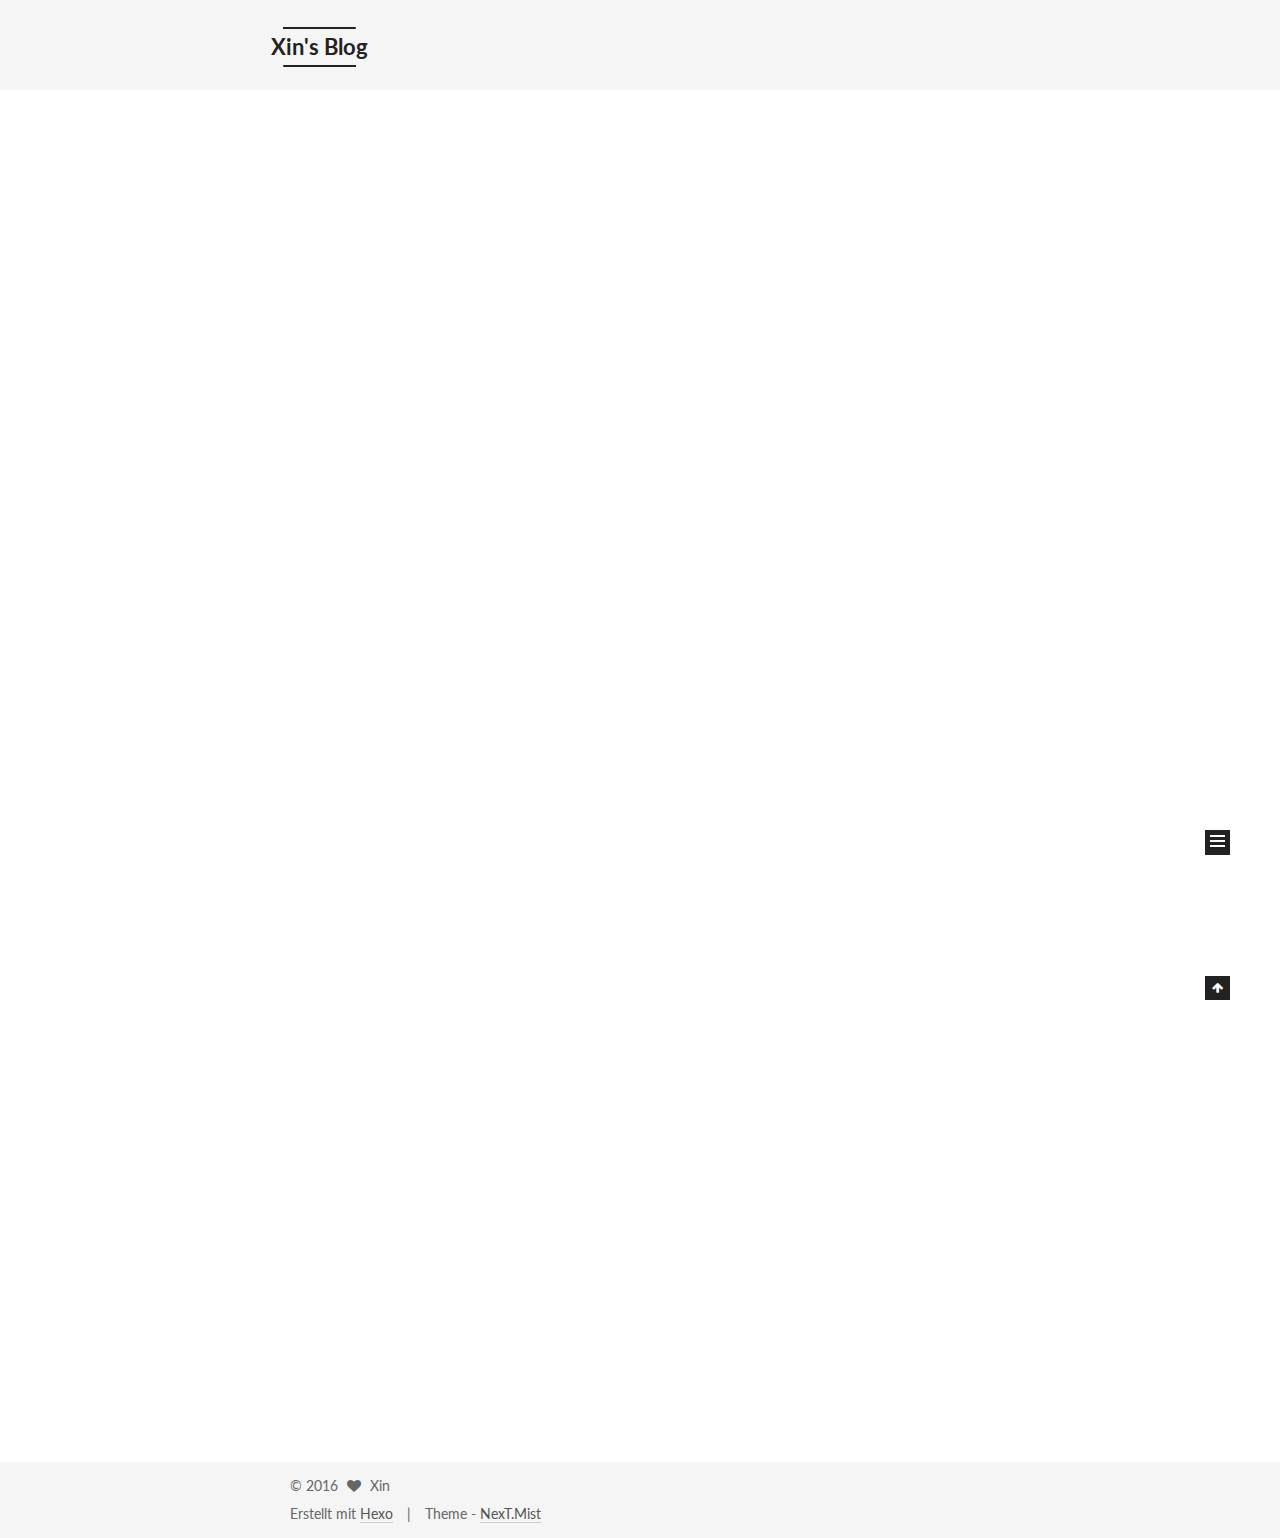
==== commit c96ba1dc: "Site updated: 2016-10-13 09:10:00" ====
--- a/index.html
+++ b/index.html
@@ -1,89 +1,286 @@
-<!DOCTYPE html>
-<html>
+<!doctype html>
+
+
+
+  
+
+
+<html class="theme-next mist use-motion">
 <head>
-  <meta charset="utf-8">
-  
-  <title>Hexo</title>
-  <meta name="viewport" content="width=device-width, initial-scale=1, maximum-scale=1">
-  <meta property="og:type" content="website">
-<meta property="og:title" content="Hexo">
+  <meta charset="UTF-8"/>
+<meta http-equiv="X-UA-Compatible" content="IE=edge,chrome=1" />
+<meta name="viewport" content="width=device-width, initial-scale=1, maximum-scale=1"/>
+
+
+
+<meta http-equiv="Cache-Control" content="no-transform" />
+<meta http-equiv="Cache-Control" content="no-siteapp" />
+
+
+
+
+
+
+
+
+
+
+
+
+  
+  
+  <link href="/vendors/fancybox/source/jquery.fancybox.css?v=2.1.5" rel="stylesheet" type="text/css" />
+
+
+
+
+  
+  
+  
+  
+
+  
+    
+    
+  
+
+  
+
+  
+
+  
+
+  
+
+  
+    
+    
+    <link href="//fonts.googleapis.com/css?family=Lato:300,300italic,400,400italic,700,700italic&subset=latin,latin-ext" rel="stylesheet" type="text/css">
+  
+
+
+
+
+
+
+<link href="/vendors/font-awesome/css/font-awesome.min.css?v=4.4.0" rel="stylesheet" type="text/css" />
+
+<link href="/css/main.css?v=5.0.2" rel="stylesheet" type="text/css" />
+
+
+  <meta name="keywords" content="Hexo, NexT" />
+
+
+
+
+
+
+
+
+  <link rel="shortcut icon" type="image/x-icon" href="/favicon.ico?v=5.0.2" />
+
+
+
+
+
+
+<meta property="og:type" content="website">
+<meta property="og:title" content="Xin's Blog">
 <meta property="og:url" content="http://yoursite.com/index.html">
-<meta property="og:site_name" content="Hexo">
+<meta property="og:site_name" content="Xin's Blog">
 <meta name="twitter:card" content="summary">
-<meta name="twitter:title" content="Hexo">
-  
-    <link rel="alternate" href="/atom.xml" title="Hexo" type="application/atom+xml">
-  
-  
-    <link rel="icon" href="/favicon.png">
-  
-  
-    <link href="//fonts.googleapis.com/css?family=Source+Code+Pro" rel="stylesheet" type="text/css">
-  
-  <link rel="stylesheet" href="/css/style.css">
-  
-
+<meta name="twitter:title" content="Xin's Blog">
+
+
+
+<script type="text/javascript" id="hexo.configuration">
+  var NexT = window.NexT || {};
+  var CONFIG = {
+    scheme: 'Mist',
+    sidebar: {"position":"left","display":"post"},
+    fancybox: true,
+    motion: true,
+    duoshuo: {
+      userId: '0',
+      author: 'Author'
+    }
+  };
+</script>
+
+
+
+
+  <link rel="canonical" href="http://yoursite.com/"/>
+
+
+  <title> Xin's Blog </title>
 </head>
 
-<body>
-  <div id="container">
-    <div id="wrap">
-      <header id="header">
-  <div id="banner"></div>
-  <div id="header-outer" class="outer">
-    <div id="header-title" class="inner">
-      <h1 id="logo-wrap">
-        <a href="/" id="logo">Hexo</a>
-      </h1>
-      
-    </div>
-    <div id="header-inner" class="inner">
-      <nav id="main-nav">
-        <a id="main-nav-toggle" class="nav-icon"></a>
-        
-          <a class="main-nav-link" href="/">Home</a>
-        
-          <a class="main-nav-link" href="/archives">Archives</a>
-        
-      </nav>
-      <nav id="sub-nav">
-        
-          <a id="nav-rss-link" class="nav-icon" href="/atom.xml" title="RSS Feed"></a>
-        
-        <a id="nav-search-btn" class="nav-icon" title="Search"></a>
-      </nav>
-      <div id="search-form-wrap">
-        <form action="//google.com/search" method="get" accept-charset="UTF-8" class="search-form"><input type="search" name="q" results="0" class="search-form-input" placeholder="Search"><button type="submit" class="search-form-submit">&#xF002;</button><input type="hidden" name="sitesearch" value="http://yoursite.com"></form>
-      </div>
-    </div>
+<body itemscope itemtype="//schema.org/WebPage" lang="">
+
+  
+
+
+
+
+
+
+
+
+
+
+  
+  
+    
+  
+
+  <div class="container one-collumn sidebar-position-left 
+   page-home 
+ ">
+    <div class="headband"></div>
+
+    <header id="header" class="header" itemscope itemtype="//schema.org/WPHeader">
+      <div class="header-inner"><div class="site-meta ">
+  
+
+  <div class="custom-logo-site-title">
+    <a href="/"  class="brand" rel="start">
+      <span class="logo-line-before"><i></i></span>
+      <span class="site-title">Xin's Blog</span>
+      <span class="logo-line-after"><i></i></span>
+    </a>
   </div>
-</header>
-      <div class="outer">
-        <section id="main">
-  
-    <article id="post-hello-world" class="article article-type-post" itemscope itemprop="blogPost">
-  <div class="article-meta">
-    <a href="/2016/10/12/hello-world/" class="article-date">
-  <time datetime="2016-10-12T09:24:04.981Z" itemprop="datePublished">2016-10-12</time>
-</a>
-    
-  </div>
-  <div class="article-inner">
-    
-    
-      <header class="article-header">
-        
-  
-    <h1 itemprop="name">
-      <a class="article-title" href="/2016/10/12/hello-world/">Hello World</a>
-    </h1>
-  
-
+  <p class="site-subtitle"></p>
+</div>
+
+<div class="site-nav-toggle">
+  <button>
+    <span class="btn-bar"></span>
+    <span class="btn-bar"></span>
+    <span class="btn-bar"></span>
+  </button>
+</div>
+
+<nav class="site-nav">
+  
+
+  
+    <ul id="menu" class="menu">
+      
+        
+        <li class="menu-item menu-item-home">
+          <a href="/" rel="section">
+            
+              <i class="menu-item-icon fa fa-fw fa-home"></i> <br />
+            
+            Startseite
+          </a>
+        </li>
+      
+        
+        <li class="menu-item menu-item-archives">
+          <a href="/archives" rel="section">
+            
+              <i class="menu-item-icon fa fa-fw fa-archive"></i> <br />
+            
+            Archiv
+          </a>
+        </li>
+      
+        
+        <li class="menu-item menu-item-tags">
+          <a href="/tags" rel="section">
+            
+              <i class="menu-item-icon fa fa-fw fa-tags"></i> <br />
+            
+            Tags
+          </a>
+        </li>
+      
+
+      
+    </ul>
+  
+
+  
+</nav>
+
+ </div>
+    </header>
+
+    <main id="main" class="main">
+      <div class="main-inner">
+        <div class="content-wrap">
+          <div id="content" class="content">
+            
+  <section id="posts" class="posts-expand">
+    
+      
+
+  
+  
+
+  
+  
+  
+
+  <article class="post post-type-normal " itemscope itemtype="//schema.org/Article">
+
+    
+      <header class="post-header">
+
+        
+        
+          <h1 class="post-title" itemprop="name headline">
+            
+            
+              
+                
+                <a class="post-title-link" href="/2016/10/13/hello-world/" itemprop="url">
+                  Hello World
+                </a>
+              
+            
+          </h1>
+        
+
+        <div class="post-meta">
+          <span class="post-time">
+            <span class="post-meta-item-icon">
+              <i class="fa fa-calendar-o"></i>
+            </span>
+            <span class="post-meta-item-text">Veröffentlicht am</span>
+            <time itemprop="dateCreated" datetime="2016-10-13T09:09:33+08:00" content="2016-10-13">
+              2016-10-13
+            </time>
+          </span>
+
+          
+
+          
+            
+          
+
+          
+
+          
+          
+
+          
+        </div>
       </header>
     
-    <div class="article-entry" itemprop="articleBody">
-      
-        <p>Welcome to <a href="https://hexo.io/" target="_blank" rel="external">Hexo</a>! This is your very first post. Check <a href="https://hexo.io/docs/" target="_blank" rel="external">documentation</a> for more info. If you get any problems when using Hexo, you can find the answer in <a href="https://hexo.io/docs/troubleshooting.html" target="_blank" rel="external">troubleshooting</a> or you can ask me on <a href="https://github.com/hexojs/hexo/issues" target="_blank" rel="external">GitHub</a>.</p>
+
+
+    <div class="post-body" itemprop="articleBody">
+
+      
+      
+
+      
+        
+          
+            <p>Welcome to <a href="https://hexo.io/" target="_blank" rel="external">Hexo</a>! This is your very first post. Check <a href="https://hexo.io/docs/" target="_blank" rel="external">documentation</a> for more info. If you get any problems when using Hexo, you can find the answer in <a href="https://hexo.io/docs/troubleshooting.html" target="_blank" rel="external">troubleshooting</a> or you can ask me on <a href="https://github.com/hexojs/hexo/issues" target="_blank" rel="external">GitHub</a>.</p>
 <h2 id="Quick-Start"><a href="#Quick-Start" class="headerlink" title="Quick Start"></a>Quick Start</h2><h3 id="Create-a-new-post"><a href="#Create-a-new-post" class="headerlink" title="Create a new post"></a>Create a new post</h3><figure class="highlight bash"><table><tr><td class="gutter"><pre><div class="line">1</div></pre></td><td class="code"><pre><div class="line">$ hexo new <span class="string">"My New Post"</span></div></pre></td></tr></table></figure>
 <p>More info: <a href="https://hexo.io/docs/writing.html" target="_blank" rel="external">Writing</a></p>
 <h3 id="Run-server"><a href="#Run-server" class="headerlink" title="Run server"></a>Run server</h3><figure class="highlight bash"><table><tr><td class="gutter"><pre><div class="line">1</div></pre></td><td class="code"><pre><div class="line">$ hexo server</div></pre></td></tr></table></figure>
@@ -93,158 +290,349 @@
 <h3 id="Deploy-to-remote-sites"><a href="#Deploy-to-remote-sites" class="headerlink" title="Deploy to remote sites"></a>Deploy to remote sites</h3><figure class="highlight bash"><table><tr><td class="gutter"><pre><div class="line">1</div></pre></td><td class="code"><pre><div class="line">$ hexo deploy</div></pre></td></tr></table></figure>
 <p>More info: <a href="https://hexo.io/docs/deployment.html" target="_blank" rel="external">Deployment</a></p>
 
-      
-    </div>
-    <footer class="article-footer">
-      <a data-url="http://yoursite.com/2016/10/12/hello-world/" data-id="ciu6pm5mi0000vcglbkakqma2" class="article-share-link">Share</a>
-      
+          
+        
+      
+    </div>
+
+    <div>
+      
+    </div>
+
+    <div>
+      
+    </div>
+
+    <footer class="post-footer">
+      
+
+      
+
+      
+      
+        <div class="post-eof"></div>
       
     </footer>
-  </div>
-  
-</article>
-
-
-  
-    <article id="post-文章题目" class="article article-type-post" itemscope itemprop="blogPost">
-  <div class="article-meta">
-    <a href="/2016/10/12/文章题目/" class="article-date">
-  <time datetime="2016-10-12T09:16:37.000Z" itemprop="datePublished">2016-10-12</time>
-</a>
-    
-  <div class="article-category">
-    <a class="article-category-link" href="/categories/Hexo/">Hexo</a>
-  </div>
-
-  </div>
-  <div class="article-inner">
-    
-    
-      <header class="article-header">
-        
-  
-    <h1 itemprop="name">
-      <a class="article-title" href="/2016/10/12/文章题目/">如何利用GitHub Pages和Hexo快速搭建个人博客</a>
-    </h1>
-  
-
+  </article>
+
+
+    
+      
+
+  
+  
+
+  
+  
+  
+
+  <article class="post post-type-normal " itemscope itemtype="//schema.org/Article">
+
+    
+      <header class="post-header">
+
+        
+        
+          <h1 class="post-title" itemprop="name headline">
+            
+            
+              
+                
+                <a class="post-title-link" href="/2016/10/12/文章题目/" itemprop="url">
+                  如何利用GitHub Pages和Hexo快速搭建个人博客
+                </a>
+              
+            
+          </h1>
+        
+
+        <div class="post-meta">
+          <span class="post-time">
+            <span class="post-meta-item-icon">
+              <i class="fa fa-calendar-o"></i>
+            </span>
+            <span class="post-meta-item-text">Veröffentlicht am</span>
+            <time itemprop="dateCreated" datetime="2016-10-12T17:16:37+08:00" content="2016-10-12">
+              2016-10-12
+            </time>
+          </span>
+
+          
+            <span class="post-category" >
+              &nbsp; | &nbsp;
+              <span class="post-meta-item-icon">
+                <i class="fa fa-folder-o"></i>
+              </span>
+              <span class="post-meta-item-text">in</span>
+              
+                <span itemprop="about" itemscope itemtype="https://schema.org/Thing">
+                  <a href="/categories/Hexo/" itemprop="url" rel="index">
+                    <span itemprop="name">Hexo</span>
+                  </a>
+                </span>
+
+                
+                
+
+              
+            </span>
+          
+
+          
+            
+          
+
+          
+
+          
+          
+
+          
+        </div>
       </header>
     
-    <div class="article-entry" itemprop="articleBody">
-      
-        <blockquote>
+
+
+    <div class="post-body" itemprop="articleBody">
+
+      
+      
+
+      
+        
+          
+            <blockquote>
 <p>心若冰清，天塌不惊</p>
 </blockquote>
 
-      
-    </div>
-    <footer class="article-footer">
-      <a data-url="http://yoursite.com/2016/10/12/文章题目/" data-id="ciu6pm5nd0001vcglzz69z8io" class="article-share-link">Share</a>
-      
-      
-  <ul class="article-tag-list"><li class="article-tag-list-item"><a class="article-tag-list-link" href="/tags/Hexo/">Hexo</a></li><li class="article-tag-list-item"><a class="article-tag-list-link" href="/tags/NexT/">NexT</a></li></ul>
-
+          
+        
+      
+    </div>
+
+    <div>
+      
+    </div>
+
+    <div>
+      
+    </div>
+
+    <footer class="post-footer">
+      
+
+      
+
+      
+      
+        <div class="post-eof"></div>
+      
     </footer>
+  </article>
+
+
+    
+  </section>
+
+  
+
+
+          </div>
+          
+
+
+          
+
+        </div>
+        
+          
+  
+  <div class="sidebar-toggle">
+    <div class="sidebar-toggle-line-wrap">
+      <span class="sidebar-toggle-line sidebar-toggle-line-first"></span>
+      <span class="sidebar-toggle-line sidebar-toggle-line-middle"></span>
+      <span class="sidebar-toggle-line sidebar-toggle-line-last"></span>
+    </div>
   </div>
-  
-</article>
-
-
-  
-
-</section>
-        
-          <aside id="sidebar">
-  
-    
-  <div class="widget-wrap">
-    <h3 class="widget-title">Categories</h3>
-    <div class="widget">
-      <ul class="category-list"><li class="category-list-item"><a class="category-list-link" href="/categories/Hexo/">Hexo</a></li></ul>
+
+  <aside id="sidebar" class="sidebar">
+    <div class="sidebar-inner">
+
+      
+
+      
+
+      <section class="site-overview sidebar-panel  sidebar-panel-active ">
+        <div class="site-author motion-element" itemprop="author" itemscope itemtype="//schema.org/Person">
+          <img class="site-author-image" itemprop="image"
+               src="/images/avatar.gif"
+               alt="Xin" />
+          <p class="site-author-name" itemprop="name">Xin</p>
+          <p class="site-description motion-element" itemprop="description"></p>
+        </div>
+        <nav class="site-state motion-element">
+          <div class="site-state-item site-state-posts">
+            <a href="/archives">
+              <span class="site-state-item-count">2</span>
+              <span class="site-state-item-name">Artikel</span>
+            </a>
+          </div>
+
+          
+            <div class="site-state-item site-state-categories">
+              
+                <span class="site-state-item-count">1</span>
+                <span class="site-state-item-name">Kategorien</span>
+              
+            </div>
+          
+
+          
+            <div class="site-state-item site-state-tags">
+              <a href="/tags">
+                <span class="site-state-item-count">2</span>
+                <span class="site-state-item-name">Tags</span>
+              </a>
+            </div>
+          
+
+        </nav>
+
+        
+
+        <div class="links-of-author motion-element">
+          
+        </div>
+
+        
+        
+
+        
+        
+
+      </section>
+
+      
+
+    </div>
+  </aside>
+
+
+        
+      </div>
+    </main>
+
+    <footer id="footer" class="footer">
+      <div class="footer-inner">
+        <div class="copyright" >
+  
+  &copy; 
+  <span itemprop="copyrightYear">2016</span>
+  <span class="with-love">
+    <i class="fa fa-heart"></i>
+  </span>
+  <span class="author" itemprop="copyrightHolder">Xin</span>
+</div>
+
+<div class="powered-by">
+  Erstellt mit  <a class="theme-link" href="https://hexo.io">Hexo</a>
+</div>
+
+<div class="theme-info">
+  Theme -
+  <a class="theme-link" href="https://github.com/iissnan/hexo-theme-next">
+    NexT.Mist
+  </a>
+</div>
+
+        
+
+        
+      </div>
+    </footer>
+
+    <div class="back-to-top">
+      <i class="fa fa-arrow-up"></i>
     </div>
   </div>
 
-
-  
-    
-  <div class="widget-wrap">
-    <h3 class="widget-title">Tags</h3>
-    <div class="widget">
-      <ul class="tag-list"><li class="tag-list-item"><a class="tag-list-link" href="/tags/Hexo/">Hexo</a></li><li class="tag-list-item"><a class="tag-list-link" href="/tags/NexT/">NexT</a></li></ul>
-    </div>
-  </div>
-
-
-  
-    
-  <div class="widget-wrap">
-    <h3 class="widget-title">Tag Cloud</h3>
-    <div class="widget tagcloud">
-      <a href="/tags/Hexo/" style="font-size: 10px;">Hexo</a> <a href="/tags/NexT/" style="font-size: 10px;">NexT</a>
-    </div>
-  </div>
-
-  
-    
-  <div class="widget-wrap">
-    <h3 class="widget-title">Archives</h3>
-    <div class="widget">
-      <ul class="archive-list"><li class="archive-list-item"><a class="archive-list-link" href="/archives/2016/10/">October 2016</a></li></ul>
-    </div>
-  </div>
-
-
-  
-    
-  <div class="widget-wrap">
-    <h3 class="widget-title">Recent Posts</h3>
-    <div class="widget">
-      <ul>
-        
-          <li>
-            <a href="/2016/10/12/hello-world/">Hello World</a>
-          </li>
-        
-          <li>
-            <a href="/2016/10/12/文章题目/">如何利用GitHub Pages和Hexo快速搭建个人博客</a>
-          </li>
-        
-      </ul>
-    </div>
-  </div>
-
-  
-</aside>
-        
-      </div>
-      <footer id="footer">
-  
-  <div class="outer">
-    <div id="footer-info" class="inner">
-      &copy; 2016 John Doe<br>
-      Powered by <a href="http://hexo.io/" target="_blank">Hexo</a>
-    </div>
-  </div>
-</footer>
-    </div>
-    <nav id="mobile-nav">
-  
-    <a href="/" class="mobile-nav-link">Home</a>
-  
-    <a href="/archives" class="mobile-nav-link">Archives</a>
-  
-</nav>
-    
-
-<script src="//ajax.googleapis.com/ajax/libs/jquery/2.0.3/jquery.min.js"></script>
-
-
-  <link rel="stylesheet" href="/fancybox/jquery.fancybox.css">
-  <script src="/fancybox/jquery.fancybox.pack.js"></script>
-
-
-<script src="/js/script.js"></script>
-
-  </div>
+  
+
+<script type="text/javascript">
+  if (Object.prototype.toString.call(window.Promise) !== '[object Function]') {
+    window.Promise = null;
+  }
+</script>
+
+
+
+
+
+
+
+
+
+  
+
+
+
+  
+  <script type="text/javascript" src="/vendors/jquery/index.js?v=2.1.3"></script>
+
+  
+  <script type="text/javascript" src="/vendors/fastclick/lib/fastclick.min.js?v=1.0.6"></script>
+
+  
+  <script type="text/javascript" src="/vendors/jquery_lazyload/jquery.lazyload.js?v=1.9.7"></script>
+
+  
+  <script type="text/javascript" src="/vendors/velocity/velocity.min.js?v=1.2.1"></script>
+
+  
+  <script type="text/javascript" src="/vendors/velocity/velocity.ui.min.js?v=1.2.1"></script>
+
+  
+  <script type="text/javascript" src="/vendors/fancybox/source/jquery.fancybox.pack.js?v=2.1.5"></script>
+
+
+  
+
+
+  <script type="text/javascript" src="/js/src/utils.js?v=5.0.2"></script>
+
+  <script type="text/javascript" src="/js/src/motion.js?v=5.0.2"></script>
+
+
+
+  
+  
+
+  
+
+  
+
+
+  <script type="text/javascript" src="/js/src/bootstrap.js?v=5.0.2"></script>
+
+
+
+  
+
+
+
+  
+
+
+
+
+  
+  
+
+  
+
+  
+
+  
+
 </body>
-</html>+</html>
--- a/css/main.css
+++ b/css/main.css
@@ -0,0 +1,2443 @@
+/* normalize.css v3.0.2 | MIT License | git.io/normalize */
+html {
+  font-family: sans-serif; /* 1 */
+  -ms-text-size-adjust: 100%; /* 2 */
+  -webkit-text-size-adjust: 100%; /* 2 */
+}
+body {
+  margin: 0;
+}
+article,
+aside,
+details,
+figcaption,
+figure,
+footer,
+header,
+hgroup,
+main,
+menu,
+nav,
+section,
+summary {
+  display: block;
+}
+audio,
+canvas,
+progress,
+video {
+  display: inline-block; /* 1 */
+  vertical-align: baseline; /* 2 */
+}
+audio:not([controls]) {
+  display: none;
+  height: 0;
+}
+[hidden],
+template {
+  display: none;
+}
+a {
+  background-color: transparent;
+}
+a:active,
+a:hover {
+  outline: 0;
+}
+abbr[title] {
+  border-bottom: 1px dotted;
+}
+b,
+strong {
+  font-weight: bold;
+}
+dfn {
+  font-style: italic;
+}
+h1 {
+  font-size: 2em;
+  margin: 0.67em 0;
+}
+mark {
+  background: #ff0;
+  color: #000;
+}
+small {
+  font-size: 80%;
+}
+sub,
+sup {
+  font-size: 75%;
+  line-height: 0;
+  position: relative;
+  vertical-align: baseline;
+}
+sup {
+  top: -0.5em;
+}
+sub {
+  bottom: -0.25em;
+}
+img {
+  border: 0;
+}
+svg:not(:root) {
+  overflow: hidden;
+}
+figure {
+  margin: 1em 40px;
+}
+hr {
+  -moz-box-sizing: content-box;
+  box-sizing: content-box;
+  height: 0;
+}
+pre {
+  overflow: auto;
+}
+code,
+kbd,
+pre,
+samp {
+  font-family: monospace, monospace;
+  font-size: 1em;
+}
+button,
+input,
+optgroup,
+select,
+textarea {
+  color: inherit; /* 1 */
+  font: inherit; /* 2 */
+  margin: 0; /* 3 */
+}
+button {
+  overflow: visible;
+}
+button,
+select {
+  text-transform: none;
+}
+button,
+html input[type="button"],
+input[type="reset"],
+input[type="submit"] {
+  -webkit-appearance: button; /* 2 */
+  cursor: pointer; /* 3 */
+}
+button[disabled],
+html input[disabled] {
+  cursor: default;
+}
+button::-moz-focus-inner,
+input::-moz-focus-inner {
+  border: 0;
+  padding: 0;
+}
+input {
+  line-height: normal;
+}
+input[type="checkbox"],
+input[type="radio"] {
+  box-sizing: border-box; /* 1 */
+  padding: 0; /* 2 */
+}
+input[type="number"]::-webkit-inner-spin-button,
+input[type="number"]::-webkit-outer-spin-button {
+  height: auto;
+}
+input[type="search"] {
+  -webkit-appearance: textfield; /* 1 */
+  -moz-box-sizing: content-box;
+  -webkit-box-sizing: content-box; /* 2 */
+  box-sizing: content-box;
+}
+input[type="search"]::-webkit-search-cancel-button,
+input[type="search"]::-webkit-search-decoration {
+  -webkit-appearance: none;
+}
+fieldset {
+  border: 1px solid #c0c0c0;
+  margin: 0 2px;
+  padding: 0.35em 0.625em 0.75em;
+}
+legend {
+  border: 0; /* 1 */
+  padding: 0; /* 2 */
+}
+textarea {
+  overflow: auto;
+}
+optgroup {
+  font-weight: bold;
+}
+table {
+  border-collapse: collapse;
+  border-spacing: 0;
+}
+td,
+th {
+  padding: 0;
+}
+::selection {
+  background: #262a30;
+  color: #fff;
+}
+body {
+  position: relative;
+  font-family: 'Lato', "PingFang SC", "Microsoft YaHei", sans-serif;
+  font-size: 14px;
+  line-height: 2;
+  color: #555;
+  background: #fff;
+}
+@media (max-width: 767px) {
+  body {
+    padding-right: 0 !important;
+  }
+}
+@media (min-width: 768px) and (max-width: 991px) {
+  body {
+    padding-right: 0 !important;
+  }
+}
+@media (min-width: 1600px) {
+  body {
+    font-size: 16px;
+  }
+}
+h1,
+h2,
+h3,
+h4,
+h5,
+h6 {
+  margin: 0;
+  padding: 0;
+  font-weight: bold;
+  line-height: 1.5;
+  font-family: 'Lato', "PingFang SC", "Microsoft YaHei", sans-serif;
+}
+h2,
+h3,
+h4,
+h5,
+h6 {
+  margin: 20px 0 15px;
+}
+h1 {
+  font-size: 24px;
+}
+@media (max-width: 767px) {
+  h1 {
+    font-size: 20px;
+  }
+}
+h2 {
+  font-size: 22px;
+}
+@media (max-width: 767px) {
+  h2 {
+    font-size: 18px;
+  }
+}
+h3 {
+  font-size: 20px;
+}
+@media (max-width: 767px) {
+  h3 {
+    font-size: 16px;
+  }
+}
+h4 {
+  font-size: 18px;
+}
+@media (max-width: 767px) {
+  h4 {
+    font-size: 14px;
+  }
+}
+h5 {
+  font-size: 16px;
+}
+@media (max-width: 767px) {
+  h5 {
+    font-size: 12px;
+  }
+}
+h6 {
+  font-size: 14px;
+}
+@media (max-width: 767px) {
+  h6 {
+    font-size: 10px;
+  }
+}
+p {
+  margin: 0 0 25px 0;
+}
+a {
+  color: #555;
+  text-decoration: none;
+  border-bottom: 1px solid #999;
+  word-wrap: break-word;
+}
+a:hover {
+  color: #222;
+  border-bottom-color: #222;
+}
+ul {
+  list-style: none;
+}
+blockquote {
+  margin: 0;
+  padding: 0;
+}
+img {
+  display: block;
+  margin: auto;
+  max-width: 100%;
+  height: auto;
+}
+hr {
+  margin: 40px 0;
+  height: 3px;
+  border: none;
+  background-color: #ddd;
+  background-image: repeating-linear-gradient(-45deg, #fff, #fff 4px, transparent 4px, transparent 8px);
+}
+blockquote {
+  padding: 0 15px;
+  color: #666;
+  border-left: 4px solid #ddd;
+}
+blockquote cite::before {
+  content: "-";
+  padding: 0 5px;
+}
+dt {
+  font-weight: 700;
+}
+dd {
+  margin: 0;
+  padding: 0;
+}
+.text-left {
+  text-align: left;
+}
+.text-center {
+  text-align: center;
+}
+.text-right {
+  text-align: right;
+}
+.text-justify {
+  text-align: justify;
+}
+.text-nowrap {
+  white-space: nowrap;
+}
+.text-lowercase {
+  text-transform: lowercase;
+}
+.text-uppercase {
+  text-transform: uppercase;
+}
+.text-capitalize {
+  text-transform: capitalize;
+}
+.center-block {
+  display: block;
+  margin-left: auto;
+  margin-right: auto;
+}
+.clearfix:before,
+.clearfix:after {
+  content: " ";
+  display: table;
+}
+.clearfix:after {
+  clear: both;
+}
+.pullquote {
+  width: 45%;
+}
+.pullquote.left {
+  float: left;
+  margin-left: 5px;
+  margin-right: 10px;
+}
+.pullquote.right {
+  float: right;
+  margin-left: 10px;
+  margin-right: 5px;
+}
+.affix.affix.affix {
+  position: fixed;
+}
+.translation {
+  margin-top: -20px;
+  font-size: 14px;
+  color: #999;
+}
+.scrollbar-measure {
+  width: 100px;
+  height: 100px;
+  overflow: scroll;
+  position: absolute;
+  top: -9999px;
+}
+.use-motion .motion-element {
+  opacity: 0;
+}
+#local-search-input {
+  padding: 3px;
+  border: none;
+  text-indent: 14px;
+  border-radius: 0;
+  width: 140px;
+  outline: none;
+  border-bottom: 1px solid #999;
+  background: inherit;
+  opacity: 0.5;
+}
+#local-search-input:focus {
+  opacity: 1;
+}
+.search-icon {
+  position: absolute;
+  top: 9px;
+}
+table {
+  margin: 20px 0;
+  width: 100%;
+  border-collapse: collapse;
+  border-spacing: 0;
+  border: 1px solid #ddd;
+  font-size: 14px;
+  table-layout: fixed;
+  word-wrap: break-all;
+}
+table>tbody>tr:nth-of-type(odd) {
+  background-color: #f9f9f9;
+}
+table>tbody>tr:hover {
+  background-color: #f5f5f5;
+}
+caption,
+th,
+td {
+  padding: 8px;
+  text-align: left;
+  vertical-align: middle;
+  font-weight: normal;
+}
+th,
+td {
+  border-bottom: 3px solid #ddd;
+  border-right: 1px solid #eee;
+}
+th {
+  padding-bottom: 10px;
+  font-weight: 700;
+}
+td {
+  border-bottom-width: 1px;
+}
+html,
+body {
+  height: 100%;
+}
+.container {
+  position: relative;
+  min-height: 100%;
+}
+.header-inner {
+  margin: 0 auto;
+  padding: 100px 0 70px;
+  width: 700px;
+}
+@media (min-width: 1600px) {
+  .container .header-inner {
+    width: 900px;
+  }
+}
+.main {
+  padding-bottom: 150px;
+}
+.main-inner {
+  margin: 0 auto;
+  width: 700px;
+}
+@media (min-width: 1600px) {
+  .container .main-inner {
+    width: 900px;
+  }
+}
+.footer {
+  position: absolute;
+  left: 0;
+  bottom: 0;
+  width: 100%;
+  min-height: 50px;
+}
+.footer-inner {
+  box-sizing: border-box;
+  margin: 20px auto;
+  width: 700px;
+}
+@media (min-width: 1600px) {
+  .container .footer-inner {
+    width: 900px;
+  }
+}
+pre,
+.highlight {
+  overflow: auto;
+  margin: 20px 0;
+  padding: 15px;
+  font-size: 13px;
+  color: #4d4d4c;
+  background: #f7f7f7;
+  line-height: 1.6;
+}
+pre,
+code {
+  font-family: consolas, Menlo, "PingFang SC", "Microsoft YaHei", monospace;
+}
+code {
+  padding: 2px 4px;
+  word-wrap: break-all;
+  color: #4d4d4c;
+  background: #f7f7f7;
+  border-radius: 3px;
+  font-size: 13px;
+}
+pre code {
+  padding: 0;
+  color: #4d4d4c;
+  background: none;
+  text-shadow: none;
+}
+.highlight pre {
+  border: none;
+  margin: 0;
+  padding: 1px;
+}
+.highlight table {
+  margin: 0;
+  width: auto;
+  border: none;
+}
+.highlight td {
+  border: none;
+  padding: 0;
+}
+.highlight figcaption {
+  font-size: 1em;
+  color: #4d4d4c;
+  line-height: 1em;
+  margin-bottom: 1em;
+}
+.highlight figcaption:before,
+.highlight figcaption:after {
+  content: " ";
+  display: table;
+}
+.highlight figcaption:after {
+  clear: both;
+}
+.highlight figcaption a {
+  float: right;
+  color: #4d4d4c;
+}
+.highlight figcaption a:hover {
+  border-bottom-color: #4d4d4c;
+}
+.highlight .gutter pre {
+  color: #666;
+  text-align: right;
+  padding-right: 20px;
+}
+.highlight .line {
+  height: 20px;
+}
+.gist table {
+  width: auto;
+}
+.gist table td {
+  border: none;
+}
+pre .deletion {
+  background: #fdd;
+}
+pre .addition {
+  background: #dfd;
+}
+pre .meta {
+  color: #8959a8;
+}
+pre .comment {
+  color: #8e908c;
+}
+pre .variable,
+pre .attribute,
+pre .tag,
+pre .regexp,
+pre .ruby .constant,
+pre .xml .tag .title,
+pre .xml .pi,
+pre .xml .doctype,
+pre .html .doctype,
+pre .css .id,
+pre .css .class,
+pre .css .pseudo {
+  color: #c82829;
+}
+pre .number,
+pre .preprocessor,
+pre .built_in,
+pre .literal,
+pre .params,
+pre .constant,
+pre .command {
+  color: #f5871f;
+}
+pre .ruby .class .title,
+pre .css .rules .attribute,
+pre .string,
+pre .value,
+pre .inheritance,
+pre .header,
+pre .ruby .symbol,
+pre .xml .cdata,
+pre .special,
+pre .number,
+pre .formula {
+  color: #718c00;
+}
+pre .title,
+pre .css .hexcolor {
+  color: #3e999f;
+}
+pre .function,
+pre .python .decorator,
+pre .python .title,
+pre .ruby .function .title,
+pre .ruby .title .keyword,
+pre .perl .sub,
+pre .javascript .title,
+pre .coffeescript .title {
+  color: #4271ae;
+}
+pre .keyword,
+pre .javascript .function {
+  color: #8959a8;
+}
+.full-image.full-image.full-image {
+  border: none;
+  max-width: 100%;
+  width: auto;
+  margin: 20px auto;
+}
+@media (min-width: 992px) {
+  .full-image.full-image.full-image {
+    max-width: none;
+    width: 126%;
+    margin: 0 -13%;
+  }
+}
+.blockquote-center,
+.page-home .post-type-quote blockquote,
+.page-post-detail .post-type-quote blockquote {
+  position: relative;
+  margin: 40px 0;
+  padding: 0;
+  border-left: none;
+  text-align: center;
+}
+.blockquote-center::before,
+.page-home .post-type-quote blockquote::before,
+.page-post-detail .post-type-quote blockquote::before,
+.blockquote-center::after,
+.page-home .post-type-quote blockquote::after,
+.page-post-detail .post-type-quote blockquote::after {
+  position: absolute;
+  content: ' ';
+  display: block;
+  width: 100%;
+  height: 24px;
+  opacity: 0.2;
+  background-repeat: no-repeat;
+  background-position: 0 -6px;
+  background-size: 22px 22px;
+}
+.blockquote-center::before,
+.page-home .post-type-quote blockquote::before,
+.page-post-detail .post-type-quote blockquote::before {
+  top: -20px;
+  background-image: url("../images/quote-l.svg");
+  border-top: 1px solid #ccc;
+}
+.blockquote-center::after,
+.page-home .post-type-quote blockquote::after,
+.page-post-detail .post-type-quote blockquote::after {
+  bottom: -20px;
+  background-image: url("../images/quote-r.svg");
+  border-bottom: 1px solid #ccc;
+  background-position: 100% 8px;
+}
+.blockquote-center p,
+.page-home .post-type-quote blockquote p,
+.page-post-detail .post-type-quote blockquote p,
+.blockquote-center div,
+.page-home .post-type-quote blockquote div,
+.page-post-detail .post-type-quote blockquote div {
+  text-align: center;
+}
+.post .post-body .group-picture img {
+  box-sizing: border-box;
+  padding: 0 3px;
+  border: none;
+}
+.post .group-picture-row {
+  overflow: hidden;
+  margin-top: 6px;
+}
+.post .group-picture-row:first-child {
+  margin-top: 0;
+}
+.post .group-picture-column {
+  float: left;
+}
+.page-post-detail .post-body .group-picture-column {
+  float: none;
+  margin-top: 10px;
+  width: auto !important;
+}
+.page-post-detail .post-body .group-picture-column img {
+  margin: 0 auto;
+}
+.page-archive .group-picture-container {
+  overflow: hidden;
+}
+.page-archive .group-picture-row {
+  float: left;
+}
+.page-archive .group-picture-row:first-child {
+  margin-top: 6px;
+}
+.page-archive .group-picture-column {
+  max-width: 150px;
+  max-height: 150px;
+}
+.btn {
+  display: inline-block;
+  padding: 0 20px;
+  font-size: 14px;
+  color: #fff;
+  background: #222;
+  border: 2px solid #222;
+  text-decoration: none;
+  border-radius: 0;
+  transition-property: background-color;
+  transition-duration: 0.2s;
+  transition-timing-function: ease-in-out;
+  transition-delay: 0s;
+}
+.btn:hover,
+.post-more-link .btn:hover {
+  border-color: #222;
+  color: #222;
+  background: #fff;
+}
+.btn-bar {
+  display: block;
+  width: 22px;
+  height: 2px;
+  background: #555;
+  border-radius: 1px;
+}
+.btn-bar+.btn-bar {
+  margin-top: 4px;
+}
+.pagination {
+  margin: 120px 0 40px;
+  text-align: center;
+  border-top: 1px solid #eee;
+}
+.page-number-basic,
+.pagination .prev,
+.pagination .next,
+.pagination .page-number,
+.pagination .space {
+  display: inline-block;
+  position: relative;
+  top: -1px;
+  margin: 0 10px;
+  padding: 0 10px;
+  line-height: 30px;
+}
+@media (max-width: 767px) {
+  .page-number-basic,
+  .pagination .prev,
+  .pagination .next,
+  .pagination .page-number,
+  .pagination .space {
+    margin: 0 5px;
+  }
+}
+.pagination .prev,
+.pagination .next,
+.pagination .page-number {
+  border-bottom: 0;
+  border-top: 1px solid #eee;
+  transition-property: border-color;
+  transition-duration: 0.2s;
+  transition-timing-function: ease-in-out;
+  transition-delay: 0s;
+}
+.pagination .prev:hover,
+.pagination .next:hover,
+.pagination .page-number:hover {
+  border-top-color: #222;
+}
+.pagination .space {
+  padding: 0;
+  margin: 0;
+}
+.pagination .prev {
+  margin-left: 0;
+}
+.pagination .next {
+  margin-right: 0;
+}
+.pagination .page-number.current {
+  color: #fff;
+  background: #ccc;
+  border-top-color: #ccc;
+}
+@media (max-width: 767px) {
+  .pagination {
+    border-top: none;
+  }
+  .pagination .prev,
+  .pagination .next,
+  .pagination .page-number {
+    margin-bottom: 10px;
+    border-top: 0;
+    border-bottom: 1px solid #eee;
+  }
+  .pagination .prev:hover,
+  .pagination .next:hover,
+  .pagination .page-number:hover {
+    border-bottom-color: #222;
+  }
+}
+.comments {
+  margin: 60px 20px 0;
+}
+.tag-cloud {
+  text-align: center;
+}
+.tag-cloud a {
+  display: inline-block;
+  margin: 10px;
+}
+.back-to-top {
+  box-sizing: border-box;
+  position: fixed;
+  bottom: -100px;
+  right: 50px;
+  z-index: 1050;
+  padding: 0 6px;
+  width: 25px;
+  background: #222;
+  font-size: 12px;
+  opacity: 1;
+  color: #fff;
+  cursor: pointer;
+  text-align: center;
+  -webkit-transform: translateZ(0);
+  transition-property: bottom;
+  transition-duration: 0.2s;
+  transition-timing-function: ease-in-out;
+  transition-delay: 0s;
+}
+@media (max-width: 767px) {
+  .back-to-top {
+    display: none;
+  }
+}
+@media (min-width: 768px) and (max-width: 991px) {
+  .back-to-top {
+    display: none;
+  }
+}
+.back-to-top.back-to-top-on {
+  bottom: 19px;
+}
+.header {
+  background: #fff;
+}
+.header-inner {
+  position: relative;
+}
+.headband {
+  height: 3px;
+  background: #222;
+}
+.site-meta {
+  margin: 0;
+  text-align: left;
+}
+@media (max-width: 767px) {
+  .site-meta {
+    text-align: center;
+  }
+}
+.brand {
+  position: relative;
+  display: inline-block;
+  padding: 0 40px;
+  color: #222;
+  background: #222;
+  border-bottom: none;
+}
+.brand:hover {
+  color: #222;
+}
+.logo {
+  display: inline-block;
+  margin-right: 5px;
+  line-height: 36px;
+  vertical-align: top;
+}
+.site-title {
+  display: inline-block;
+  vertical-align: top;
+  line-height: 36px;
+  font-size: 20px;
+  font-weight: normal;
+  font-family: 'Lato', "PingFang SC", "Microsoft YaHei", sans-serif;
+}
+.site-subtitle {
+  margin-top: 10px;
+  font-size: 13px;
+  color: #999;
+}
+.use-motion .brand {
+  opacity: 0;
+}
+.use-motion .logo,
+.use-motion .site-title,
+.use-motion .site-subtitle {
+  opacity: 0;
+  position: relative;
+  top: -10px;
+}
+.site-nav-toggle {
+  display: none;
+  position: absolute;
+  top: 10px;
+  left: 10px;
+}
+@media (max-width: 767px) {
+  .site-nav-toggle {
+    display: block;
+  }
+}
+.site-nav-toggle button {
+  margin-top: 2px;
+  padding: 9px 10px;
+  background: transparent;
+  border: none;
+}
+@media (max-width: 767px) {
+  .site-nav {
+    display: none;
+    margin: 0 -10px;
+    padding: 0 10px;
+    clear: both;
+    border-top: 1px solid #ddd;
+  }
+}
+@media (min-width: 768px) and (max-width: 991px) {
+  .site-nav {
+    display: block !important;
+  }
+}
+@media (min-width: 992px) {
+  .site-nav {
+    display: block !important;
+  }
+}
+.menu {
+  margin-top: 20px;
+  padding-left: 0;
+  text-align: center;
+}
+.menu .menu-item {
+  display: inline-block;
+  margin: 0 10px;
+}
+@media screen and (max-width: 767px) {
+  .menu .menu-item {
+    margin-top: 10px;
+  }
+}
+.menu .menu-item a {
+  display: block;
+  font-size: 13px;
+  text-transform: capitalize;
+  line-height: inherit;
+  border-bottom: 1px solid transparent;
+  transition-property: border-color;
+  transition-duration: 0.2s;
+  transition-timing-function: ease-in-out;
+  transition-delay: 0s;
+}
+.menu .menu-item a:hover {
+  border-bottom-color: #222;
+}
+.menu .menu-item .fa {
+  margin-right: 5px;
+}
+.use-motion .menu-item {
+  opacity: 0;
+}
+.post-body {
+  font-family: 'Lato', "PingFang SC", "Microsoft YaHei", sans-serif;
+}
+@media (max-width: 767px) {
+  .post-body {
+    word-break: break-word;
+  }
+}
+.post-body .fancybox img {
+  display: block !important;
+  margin: 0 auto;
+  cursor: pointer;
+  cursor: zoom-in;
+  cursor: -webkit-zoom-in;
+}
+.post-body .image-caption,
+.post-body .figure .caption {
+  margin: 10px auto 15px;
+  text-align: center;
+  font-size: 14px;
+  color: #999;
+  font-weight: bold;
+  line-height: 1;
+}
+.post-sticky-flag {
+  display: inline-block;
+  font-size: 16px;
+  -ms-transform: rotate(30deg);
+  -webkit-transform: rotate(30deg);
+  -moz-transform: rotate(30deg);
+  -ms-transform: rotate(30deg);
+  -o-transform: rotate(30deg);
+  transform: rotate(30deg);
+}
+.posts-expand {
+  padding-top: 40px;
+}
+@media (max-width: 767px) {
+  .posts-expand {
+    margin: 0 20px;
+  }
+  .post-body pre,
+  .post-body .highlight {
+    padding: 10px;
+  }
+  .post-body pre .gutter pre,
+  .post-body .highlight .gutter pre {
+    padding-right: 10px;
+  }
+}
+@media (min-width: 992px) {
+  .posts-expand .post-body {
+    text-align: justify;
+  }
+}
+.posts-expand .post-body h2,
+.posts-expand .post-body h3,
+.posts-expand .post-body h4,
+.posts-expand .post-body h5,
+.posts-expand .post-body h6 {
+  padding-top: 10px;
+}
+.posts-expand .post-body h2 .header-anchor,
+.posts-expand .post-body h3 .header-anchor,
+.posts-expand .post-body h4 .header-anchor,
+.posts-expand .post-body h5 .header-anchor,
+.posts-expand .post-body h6 .header-anchor {
+  float: right;
+  margin-left: 10px;
+  color: #ccc;
+  border-bottom-style: none;
+  visibility: hidden;
+}
+.posts-expand .post-body h2 .header-anchor:hover,
+.posts-expand .post-body h3 .header-anchor:hover,
+.posts-expand .post-body h4 .header-anchor:hover,
+.posts-expand .post-body h5 .header-anchor:hover,
+.posts-expand .post-body h6 .header-anchor:hover {
+  color: inherit;
+}
+.posts-expand .post-body h2:hover .header-anchor,
+.posts-expand .post-body h3:hover .header-anchor,
+.posts-expand .post-body h4:hover .header-anchor,
+.posts-expand .post-body h5:hover .header-anchor,
+.posts-expand .post-body h6:hover .header-anchor {
+  visibility: visible;
+}
+.posts-expand .post-body ul li {
+  list-style: circle;
+}
+.posts-expand .post-body img {
+  box-sizing: border-box;
+  margin: auto;
+  padding: 3px;
+  border: 1px solid #ddd;
+}
+.posts-expand .fancybox img {
+  margin: 0 auto;
+}
+@media (max-width: 767px) {
+  .posts-collapse {
+    margin: 0 20px;
+  }
+  .posts-collapse .post-title,
+  .posts-collapse .post-meta {
+    display: block;
+    width: auto;
+    text-align: left;
+  }
+}
+.posts-collapse {
+  position: relative;
+  z-index: 1010;
+  margin-left: 0;
+}
+.posts-collapse::after {
+  content: " ";
+  position: absolute;
+  top: 20px;
+  left: 0;
+  margin-left: -2px;
+  width: 4px;
+  height: 100%;
+  background: #f5f5f5;
+  z-index: -1;
+}
+@media (max-width: 767px) {
+  .posts-collapse {
+    margin: 0 20px;
+  }
+}
+.posts-collapse .collection-title {
+  position: relative;
+  margin: 60px 0;
+}
+.posts-collapse .collection-title h2 {
+  margin-left: 20px;
+}
+.posts-collapse .collection-title small {
+  color: #bbb;
+}
+.posts-collapse .collection-title::before {
+  content: " ";
+  position: absolute;
+  left: 0;
+  top: 50%;
+  margin-left: -4px;
+  margin-top: -4px;
+  width: 8px;
+  height: 8px;
+  background: #bbb;
+  border-radius: 50%;
+}
+.posts-collapse .post {
+  margin: 30px 0;
+}
+.posts-collapse .post-header {
+  position: relative;
+  transition-duration: 0.2s;
+  transition-timing-function: ease-in-out;
+  transition-delay: 0s;
+  transition-property: border;
+  border-bottom: 1px dashed #ccc;
+}
+.posts-collapse .post-header::before {
+  content: " ";
+  position: absolute;
+  left: 0;
+  top: 12px;
+  width: 6px;
+  height: 6px;
+  margin-left: -4px;
+  background: #bbb;
+  border-radius: 50%;
+  border: 1px solid #fff;
+  transition-duration: 0.2s;
+  transition-timing-function: ease-in-out;
+  transition-delay: 0s;
+  transition-property: background;
+}
+.posts-collapse .post-header:hover {
+  border-bottom-color: #666;
+}
+.posts-collapse .post-header:hover::before {
+  background: #222;
+}
+.posts-collapse .post-meta {
+  position: absolute;
+  font-size: 12px;
+  left: 20px;
+  top: 5px;
+}
+.posts-collapse .post-comments-count {
+  display: none;
+}
+.posts-collapse .post-title {
+  margin-left: 60px;
+  font-size: 16px;
+  font-weight: normal;
+  line-height: inherit;
+}
+.posts-collapse .post-title::after {
+  margin-left: 3px;
+  opacity: 0.6;
+}
+.posts-collapse .post-title a {
+  color: #666;
+  border-bottom: none;
+}
+.page-home .post-type-quote .post-header,
+.page-post-detail .post-type-quote .post-header,
+.page-home .post-type-quote .post-tags,
+.page-post-detail .post-type-quote .post-tags {
+  display: none;
+}
+.posts-expand .post-title {
+  font-size: 26px;
+  text-align: center;
+  word-break: break-word;
+  font-weight: 400;
+}
+@media (max-width: 767px) {
+  .posts-expand .post-title {
+    font-size: 22px;
+  }
+}
+.posts-expand .post-title-link {
+  display: inline-block;
+  position: relative;
+  color: #555;
+  border-bottom: none;
+  line-height: 1.2;
+  vertical-align: top;
+}
+.posts-expand .post-title-link::before {
+  content: "";
+  position: absolute;
+  width: 100%;
+  height: 2px;
+  bottom: 0;
+  left: 0;
+  background-color: #000;
+  visibility: hidden;
+  -webkit-transform: scaleX(0);
+  -moz-transform: scaleX(0);
+  -ms-transform: scaleX(0);
+  -o-transform: scaleX(0);
+  transform: scaleX(0);
+  transition-duration: 0.2s;
+  transition-timing-function: ease-in-out;
+  transition-delay: 0s;
+}
+.posts-expand .post-title-link:hover::before {
+  visibility: visible;
+  -webkit-transform: scaleX(1);
+  -moz-transform: scaleX(1);
+  -ms-transform: scaleX(1);
+  -o-transform: scaleX(1);
+  transform: scaleX(1);
+}
+.posts-expand .post-title-link .fa {
+  font-size: 16px;
+}
+.posts-expand .post-meta {
+  margin: 3px 0 60px 0;
+  color: #999;
+  font-family: 'Lato', "PingFang SC", "Microsoft YaHei", sans-serif;
+  font-size: 12px;
+  text-align: center;
+}
+.posts-expand .post-meta .post-category-list {
+  display: inline-block;
+  margin: 0;
+  padding: 3px;
+}
+.posts-expand .post-meta .post-category-list-link {
+  color: #999;
+}
+.post-meta-item-icon {
+  display: none;
+  margin-right: 3px;
+}
+@media (min-width: 768px) and (max-width: 991px) {
+  .post-meta-item-icon {
+    display: inline-block;
+  }
+}
+@media (max-width: 767px) {
+  .post-meta-item-icon {
+    display: inline-block;
+  }
+}
+@media (min-width: 768px) and (max-width: 991px) {
+  .post-meta-item-text {
+    display: none;
+  }
+}
+@media (max-width: 767px) {
+  .post-meta-item-text {
+    display: none;
+  }
+}
+@media (max-width: 767px) {
+  .posts-expand .post-comments-count {
+    display: none;
+  }
+}
+.post-more-link {
+  margin-top: 50px;
+}
+.post-more-link .btn {
+  color: #555;
+  font-size: 14px;
+  background: transparent;
+  border-radius: 0;
+  line-height: 2;
+}
+.posts-expand .post-tags {
+  margin-top: 40px;
+  text-align: center;
+}
+.posts-expand .post-tags a {
+  display: inline-block;
+  margin-right: 10px;
+  font-size: 13px;
+}
+.post-nav {
+  overflow: hidden;
+  margin-top: 60px;
+  padding: 10px;
+  white-space: nowrap;
+  border-top: 1px solid #eee;
+}
+.post-nav-item {
+  display: inline-block;
+  width: 50%;
+  white-space: normal;
+}
+.post-nav-item a {
+  position: relative;
+  display: inline-block;
+  line-height: 25px;
+  font-size: 14px;
+  color: #555;
+  border-bottom: none;
+}
+.post-nav-item a:hover {
+  color: #222;
+  border-bottom: none;
+}
+.post-nav-item a:active {
+  top: 2px;
+}
+.post-nav-item a i {
+  font-size: 12px;
+}
+.post-nav-prev {
+  text-align: right;
+}
+.posts-expand .post-eof {
+  display: block;
+  margin: 80px auto 60px;
+  width: 8%;
+  height: 1px;
+  background: #ccc;
+  text-align: center;
+}
+.post:last-child .post-eof.post-eof.post-eof {
+  display: none;
+}
+.post-gallery {
+  display: table;
+  table-layout: fixed;
+  width: 100%;
+  border-collapse: separate;
+}
+.post-gallery-row {
+  display: table-row;
+}
+.post-gallery .post-gallery-img {
+  display: table-cell;
+  text-align: center;
+  vertical-align: middle;
+  border: none;
+}
+.post-gallery .post-gallery-img img {
+  max-width: 100%;
+  max-height: 100%;
+  border: none;
+}
+.fancybox-close,
+.fancybox-close:hover {
+  border: none;
+}
+.sidebar {
+  position: fixed;
+  right: 0;
+  top: 0;
+  bottom: 0;
+  width: 0;
+  z-index: 1040;
+  box-shadow: inset 0 2px 6px #000;
+  background: #222;
+  -webkit-transform: translateZ(0);
+}
+.sidebar a {
+  color: #999;
+  border-bottom-color: #555;
+}
+.sidebar a:hover {
+  color: #eee;
+}
+@media (min-width: 768px) and (max-width: 991px) {
+  .sidebar {
+    display: none !important;
+  }
+}
+@media (max-width: 767px) {
+  .sidebar {
+    display: none !important;
+  }
+}
+.sidebar-inner {
+  position: relative;
+  padding: 20px 10px;
+  color: #999;
+  text-align: center;
+}
+.sidebar-toggle {
+  position: fixed;
+  right: 50px;
+  bottom: 45px;
+  width: 15px;
+  height: 15px;
+  padding: 5px;
+  background: #222;
+  line-height: 0;
+  z-index: 1050;
+  cursor: pointer;
+  -webkit-transform: translateZ(0);
+}
+@media (min-width: 768px) and (max-width: 991px) {
+  .sidebar-toggle {
+    display: none;
+  }
+}
+@media (max-width: 767px) {
+  .sidebar-toggle {
+    display: none;
+  }
+}
+.sidebar-toggle-line {
+  position: relative;
+  display: inline-block;
+  vertical-align: top;
+  height: 2px;
+  width: 100%;
+  background: #fff;
+  margin-top: 3px;
+}
+.sidebar-toggle-line:first-child {
+  margin-top: 0;
+}
+.site-author-image {
+  display: block;
+  margin: 0 auto;
+  padding: 2px;
+  max-width: 96px;
+  height: auto;
+  border: 2px solid #333;
+}
+.site-author-name {
+  margin: 5px 0 0;
+  text-align: center;
+  color: #f5f5f5;
+  font-weight: normal;
+}
+.site-description {
+  margin-top: 5px;
+  text-align: center;
+  font-size: 14px;
+  color: #999;
+}
+.site-state {
+  overflow: hidden;
+  line-height: 1.4;
+  white-space: nowrap;
+  text-align: center;
+}
+.site-state-item {
+  display: inline-block;
+  padding: 0 15px;
+  border-left: 1px solid #333;
+}
+.site-state-item:first-child {
+  border-left: none;
+}
+.site-state-item a {
+  border-bottom: none;
+}
+.site-state-item-count {
+  display: block;
+  text-align: center;
+  color: inherit;
+  font-weight: 600;
+  font-size: 18px;
+}
+.site-state-item-name {
+  font-size: 13px;
+  color: inherit;
+}
+.feed-link {
+  margin-top: 20px;
+}
+.feed-link a {
+  display: inline-block;
+  padding: 0 15px;
+  color: #fc6423;
+  border: 1px solid #fc6423;
+  border-radius: 4px;
+}
+.feed-link a i {
+  color: #fc6423;
+  font-size: 14px;
+}
+.feed-link a:hover {
+  color: #fff;
+  background: #fc6423;
+}
+.feed-link a:hover i {
+  color: #fff;
+}
+.links-of-author {
+  margin-top: 20px;
+}
+.links-of-author a {
+  display: inline-block;
+  vertical-align: middle;
+  margin-right: 10px;
+  margin-bottom: 10px;
+  border-bottom-color: #555;
+  font-size: 13px;
+}
+.links-of-author a:before {
+  display: inline-block;
+  vertical-align: middle;
+  margin-right: 3px;
+  content: " ";
+  width: 4px;
+  height: 4px;
+  border-radius: 50%;
+  background: #a4ffe0;
+}
+.links-of-blogroll {
+  font-size: 13px;
+}
+.links-of-blogroll-title {
+  margin-top: 20px;
+  font-size: 14px;
+  font-weight: 600;
+}
+.links-of-blogroll-list {
+  margin: 0;
+  padding: 0;
+}
+.links-of-blogroll-item {
+  padding: 2px 10px;
+}
+.sidebar-nav {
+  margin: 0 0 20px;
+  padding-left: 0;
+}
+.sidebar-nav li {
+  display: inline-block;
+  cursor: pointer;
+  border-bottom: 1px solid transparent;
+  font-size: 14px;
+  color: #555;
+}
+.sidebar-nav li:hover {
+  color: #f5f5f5;
+}
+.page-post-detail .sidebar-nav-toc {
+  padding: 0 5px;
+}
+.page-post-detail .sidebar-nav-overview {
+  margin-left: 10px;
+}
+.sidebar-nav .sidebar-nav-active {
+  color: #87daff;
+  border-bottom-color: #87daff;
+}
+.sidebar-nav .sidebar-nav-active:hover {
+  color: #87daff;
+}
+.sidebar-panel {
+  display: none;
+}
+.sidebar-panel-active {
+  display: block;
+}
+.post-toc-empty {
+  font-size: 14px;
+  color: #666;
+}
+.post-toc-wrap {
+  overflow: hidden;
+}
+.post-toc {
+  overflow: auto;
+}
+.post-toc ol {
+  margin: 0;
+  padding: 0 2px 5px 10px;
+  text-align: left;
+  list-style: none;
+  font-size: 14px;
+}
+.post-toc ol > ol {
+  padding-left: 0;
+}
+.post-toc ol a {
+  transition-duration: 0.2s;
+  transition-timing-function: ease-in-out;
+  transition-delay: 0s;
+  transition-property: all;
+  color: #999;
+  border-bottom-color: #555;
+}
+.post-toc ol a:hover {
+  color: #ccc;
+  border-bottom-color: #ccc;
+}
+.post-toc .nav-item {
+  overflow: hidden;
+  text-overflow: ellipsis;
+  white-space: nowrap;
+  line-height: 1.8;
+}
+.post-toc .nav .nav-child {
+  display: none;
+}
+.post-toc .nav .active > .nav-child {
+  display: block;
+}
+.post-toc .nav .active-current > .nav-child {
+  display: block;
+}
+.post-toc .nav .active-current > .nav-child > .nav-item {
+  display: block;
+}
+.post-toc .nav .active > a {
+  color: #87daff;
+  border-bottom-color: #87daff;
+}
+.post-toc .nav .active-current > a {
+  color: #87daff;
+}
+.post-toc .nav .active-current > a:hover {
+  color: #87daff;
+}
+.footer {
+  font-size: 14px;
+  color: #999;
+}
+.footer img {
+  border: none;
+}
+.footer-inner {
+  text-align: center;
+}
+.with-love {
+  display: inline-block;
+  margin: 0 5px;
+}
+.powered-by,
+.theme-info {
+  display: inline-block;
+}
+.powered-by {
+  margin-right: 10px;
+}
+.powered-by::after {
+  content: "|";
+  padding-left: 10px;
+}
+.cc-license {
+  margin-top: 10px;
+  text-align: center;
+}
+.cc-license .cc-opacity {
+  opacity: 0.7;
+  border-bottom: none;
+}
+.cc-license .cc-opacity:hover {
+  opacity: 0.9;
+}
+.cc-license img {
+  display: inline-block;
+}
+.theme-next #ds-thread #ds-reset {
+  color: #555;
+}
+.theme-next #ds-thread #ds-reset .ds-replybox {
+  margin-bottom: 30px;
+}
+.theme-next #ds-thread #ds-reset .ds-replybox .ds-avatar,
+.theme-next #ds-reset .ds-avatar img {
+  box-shadow: none;
+}
+.theme-next #ds-thread #ds-reset .ds-textarea-wrapper {
+  border-color: #c7d4e1;
+  background: none;
+  border-top-right-radius: 3px;
+  border-top-left-radius: 3px;
+}
+.theme-next #ds-thread #ds-reset .ds-textarea-wrapper textarea {
+  height: 60px;
+}
+.theme-next #ds-reset .ds-rounded-top {
+  border-radius: 0;
+}
+.theme-next #ds-thread #ds-reset .ds-post-toolbar {
+  box-sizing: border-box;
+  border: 1px solid #c7d4e1;
+  background: #f6f8fa;
+}
+.theme-next #ds-thread #ds-reset .ds-post-options {
+  height: 40px;
+  border: none;
+  background: none;
+}
+.theme-next #ds-thread #ds-reset .ds-toolbar-buttons {
+  top: 11px;
+}
+.theme-next #ds-thread #ds-reset .ds-sync {
+  top: 5px;
+}
+.theme-next #ds-thread #ds-reset .ds-post-button {
+  top: 4px;
+  right: 5px;
+  width: 90px;
+  height: 30px;
+  border: 1px solid #c5ced7;
+  border-radius: 3px;
+  background-image: linear-gradient(#fbfbfc, #f5f7f9);
+  color: #60676d;
+}
+.theme-next #ds-thread #ds-reset .ds-post-button:hover {
+  background-position: 0 -30px;
+  color: #60676d;
+}
+.theme-next #ds-thread #ds-reset .ds-comments-info {
+  padding: 10px 0;
+}
+.theme-next #ds-thread #ds-reset .ds-sort {
+  display: none;
+}
+.theme-next #ds-thread #ds-reset li.ds-tab a.ds-current {
+  border: none;
+  background: #f6f8fa;
+  color: #60676d;
+}
+.theme-next #ds-thread #ds-reset li.ds-tab a.ds-current:hover {
+  background-color: #e9f0f7;
+  color: #60676d;
+}
+.theme-next #ds-thread #ds-reset li.ds-tab a {
+  border-radius: 2px;
+  padding: 5px;
+}
+.theme-next #ds-thread #ds-reset .ds-login-buttons p {
+  color: #999;
+  line-height: 36px;
+}
+.theme-next #ds-thread #ds-reset .ds-login-buttons .ds-service-list li {
+  height: 28px;
+}
+.theme-next #ds-thread #ds-reset .ds-service-list a {
+  background: none;
+  padding: 5px;
+  border: 1px solid;
+  border-radius: 3px;
+  text-align: center;
+}
+.theme-next #ds-thread #ds-reset .ds-service-list a:hover {
+  color: #fff;
+  background: #666;
+}
+.theme-next #ds-thread #ds-reset .ds-service-list .ds-weibo {
+  color: #fc9b00;
+  border-color: #fc9b00;
+}
+.theme-next #ds-thread #ds-reset .ds-service-list .ds-weibo:hover {
+  background: #fc9b00;
+}
+.theme-next #ds-thread #ds-reset .ds-service-list .ds-qq {
+  color: #60a3ec;
+  border-color: #60a3ec;
+}
+.theme-next #ds-thread #ds-reset .ds-service-list .ds-qq:hover {
+  background: #60a3ec;
+}
+.theme-next #ds-thread #ds-reset .ds-service-list .ds-renren {
+  color: #2e7ac4;
+  border-color: #2e7ac4;
+}
+.theme-next #ds-thread #ds-reset .ds-service-list .ds-renren:hover {
+  background: #2e7ac4;
+}
+.theme-next #ds-thread #ds-reset .ds-service-list .ds-douban {
+  color: #37994c;
+  border-color: #37994c;
+}
+.theme-next #ds-thread #ds-reset .ds-service-list .ds-douban:hover {
+  background: #37994c;
+}
+.theme-next #ds-thread #ds-reset .ds-service-list .ds-kaixin {
+  color: #fef20d;
+  border-color: #fef20d;
+}
+.theme-next #ds-thread #ds-reset .ds-service-list .ds-kaixin:hover {
+  background: #fef20d;
+}
+.theme-next #ds-thread #ds-reset .ds-service-list .ds-netease {
+  color: #f00;
+  border-color: #f00;
+}
+.theme-next #ds-thread #ds-reset .ds-service-list .ds-netease:hover {
+  background: #f00;
+}
+.theme-next #ds-thread #ds-reset .ds-service-list .ds-sohu {
+  color: #ffcb05;
+  border-color: #ffcb05;
+}
+.theme-next #ds-thread #ds-reset .ds-service-list .ds-sohu:hover {
+  background: #ffcb05;
+}
+.theme-next #ds-thread #ds-reset .ds-service-list .ds-baidu {
+  color: #2831e0;
+  border-color: #2831e0;
+}
+.theme-next #ds-thread #ds-reset .ds-service-list .ds-baidu:hover {
+  background: #2831e0;
+}
+.theme-next #ds-thread #ds-reset .ds-service-list .ds-google {
+  color: #166bec;
+  border-color: #166bec;
+}
+.theme-next #ds-thread #ds-reset .ds-service-list .ds-google:hover {
+  background: #166bec;
+}
+.theme-next #ds-thread #ds-reset .ds-service-list .ds-weixin {
+  color: #00ce0d;
+  border-color: #00ce0d;
+}
+.theme-next #ds-thread #ds-reset .ds-service-list .ds-weixin:hover {
+  background: #00ce0d;
+}
+.theme-next #ds-thread #ds-reset .ds-service-list .ds-more-services {
+  border: none;
+}
+.theme-next #ds-thread #ds-reset .ds-service-list .ds-more-services:hover {
+  background: none;
+}
+.theme-next #ds-reset .duoshuo-ua-admin {
+  display: inline-block;
+  color: #f00;
+}
+.theme-next #ds-reset .duoshuo-ua-platform,
+.theme-next #ds-reset .duoshuo-ua-browser {
+  color: #ccc;
+}
+.theme-next #ds-reset .duoshuo-ua-platform .fa,
+.theme-next #ds-reset .duoshuo-ua-browser .fa {
+  display: inline-block;
+  margin-right: 3px;
+}
+.theme-next #ds-reset .duoshuo-ua-separator {
+  display: inline-block;
+  margin-left: 5px;
+}
+.theme-next .this_ua {
+  background-color: #ccc !important;
+  border-radius: 4px;
+  padding: 0 5px !important;
+  margin: 1px 1px !important;
+  border: 1px solid #bbb !important;
+  color: #fff;
+  display: inline-block !important;
+}
+.theme-next .this_ua.admin {
+  background-color: #d9534f !important;
+  border-color: #d9534f !important;
+}
+.theme-next .this_ua.platform.iOS,
+.theme-next .this_ua.platform.Mac,
+.theme-next .this_ua.platform.Windows {
+  background-color: #39b3d7 !important;
+  border-color: #46b8da !important;
+}
+.theme-next .this_ua.platform.Linux {
+  background-color: #3a3a3a !important;
+  border-color: #1f1f1f !important;
+}
+.theme-next .this_ua.platform.Android {
+  background-color: #00c47d !important;
+  border-color: #01b171 !important;
+}
+.theme-next .this_ua.browser.Mobile,
+.theme-next .this_ua.browser.Chrome {
+  background-color: #5cb85c !important;
+  border-color: #4cae4c !important;
+}
+.theme-next .this_ua.browser.Firefox {
+  background-color: #f0ad4e !important;
+  border-color: #eea236 !important;
+}
+.theme-next .this_ua.browser.Maxthon,
+.theme-next .this_ua.browser.IE {
+  background-color: #428bca !important;
+  border-color: #357ebd !important;
+}
+.theme-next .this_ua.browser.baidu,
+.theme-next .this_ua.browser.UCBrowser,
+.theme-next .this_ua.browser.Opera {
+  background-color: #d9534f !important;
+  border-color: #d43f3a !important;
+}
+.theme-next .this_ua.browser.Android,
+.theme-next .this_ua.browser.QQBrowser {
+  background-color: #78ace9 !important;
+  border-color: #4cae4c !important;
+}
+.post-spread {
+  margin-top: 20px;
+  text-align: center;
+}
+.jiathis_style {
+  display: inline-block;
+}
+.jiathis_style a {
+  border: none;
+}
+.post-spread {
+  margin-top: 20px;
+  text-align: center;
+}
+.bdshare-slide-button-box a {
+  border: none;
+}
+.bdsharebuttonbox {
+  display: inline-block;
+}
+.bdsharebuttonbox a {
+  border: none;
+}
+ul.search-result-list {
+  padding-left: 0px;
+  margin: 0px 5px 0px 8px;
+}
+p.search-result {
+  border-bottom: 1px dashed #ccc;
+  padding: 5px 0;
+}
+a.search-result-title {
+  font-weight: bold;
+}
+a.search-result {
+  border-bottom: transparent;
+  display: block;
+  white-space: nowrap;
+  overflow: hidden;
+  text-overflow: ellipsis;
+}
+.search-keyword {
+  border-bottom: 1px dashed #f00;
+  font-size: 14px;
+  font-weight: bold;
+  color: #f00;
+}
+#local-search-result {
+  height: 88%;
+  overflow: auto;
+}
+.popup {
+  display: none;
+  position: fixed;
+  top: 10%;
+  left: 50%;
+  width: 700px;
+  height: 80%;
+  margin-left: -350px;
+  padding: 3px 0 0 10px;
+  background: #fff;
+  color: #333;
+  z-index: 9999;
+  border-radius: 5px;
+}
+@media (max-width: 767px) {
+  .popup {
+    padding: 3px;
+    top: 0;
+    left: 0;
+    margin: 0;
+    width: 100%;
+    height: 100%;
+    border-radius: 0px;
+  }
+}
+.popoverlay {
+  position: fixed;
+  width: 100%;
+  height: 100%;
+  top: 0px;
+  left: 0px;
+  z-index: 2080;
+  background-color: rgba(0,0,0,0.3);
+}
+#local-search-input {
+  margin-bottom: 10px;
+  padding: 10px;
+  width: 97%;
+  font-size: 18px;
+}
+.popup .fa-search {
+  padding-top: 8px;
+}
+.popup-btn-close {
+  position: absolute;
+  top: 6px;
+  right: 14px;
+  color: #4ebd79;
+  font-size: 14px;
+  font-weight: bold;
+  text-transform: uppercase;
+  cursor: pointer;
+}
+#no-result {
+  position: absolute;
+  left: 44%;
+  top: 42%;
+  color: #ccc;
+}
+.site-uv,
+.site-pv,
+.page-pv {
+  display: inline-block;
+}
+.site-uv .busuanzi-value,
+.site-pv .busuanzi-value,
+.page-pv .busuanzi-value {
+  margin: 0 5px;
+}
+.site-uv {
+  margin-right: 10px;
+}
+.site-uv::after {
+  content: "|";
+  padding-left: 10px;
+}
+.use-motion .post {
+  opacity: 0;
+}
+.page-archive .archive-page-counter {
+  position: relative;
+  top: 3px;
+  left: 20px;
+}
+@media (max-width: 767px) {
+  .page-archive .archive-page-counter {
+    top: 5px;
+  }
+}
+.page-archive .posts-collapse .archive-move-on {
+  position: absolute;
+  top: 11px;
+  left: 0;
+  margin-left: -6px;
+  width: 10px;
+  height: 10px;
+  opacity: 0.5;
+  background: #555;
+  border: 1px solid #fff;
+  border-radius: 50%;
+}
+.category-all-page .category-all-title {
+  text-align: center;
+}
+.category-all-page .category-all {
+  margin-top: 20px;
+}
+.category-all-page .category-list {
+  margin: 0;
+  padding: 0;
+  list-style: none;
+}
+.category-all-page .category-list-item {
+  margin: 5px 10px;
+}
+.category-all-page .category-list-count {
+  color: #bbb;
+}
+.category-all-page .category-list-count:before {
+  display: inline;
+  content: " (";
+}
+.category-all-page .category-list-count:after {
+  display: inline;
+  content: ") ";
+}
+.category-all-page .category-list-child {
+  padding-left: 10px;
+}
+.page-post-detail .sidebar-toggle-line {
+  background: #87daff;
+}
+.page-post-detail .comments {
+  overflow: hidden;
+}
+h1,
+h2,
+h3,
+h4,
+h5,
+h6 {
+  margin: 20px 0 10px;
+}
+p {
+  margin: 0 0 25px 0;
+}
+a {
+  border-bottom-color: #ccc;
+}
+hr {
+  margin: 20px 0;
+  height: 2px;
+}
+.main-inner {
+  margin-top: 80px;
+}
+.header {
+  background: #f5f5f5;
+}
+.header-inner {
+  padding: 25px 0 20px;
+}
+.header-inner:before,
+.header-inner:after {
+  content: " ";
+  display: table;
+}
+.header-inner:after {
+  clear: both;
+}
+@media (max-width: 767px) {
+  .header-inner {
+    width: auto;
+    margin-bottom: 50px;
+    padding: 10px;
+  }
+}
+.site-meta {
+  float: left;
+  margin-left: -20px;
+  line-height: normal;
+}
+@media (max-width: 767px) {
+  .site-meta {
+    margin-left: 10px;
+  }
+}
+.site-meta .brand {
+  padding: 2px 1px;
+  background: none;
+}
+@media (max-width: 767px) {
+  .site-meta .brand {
+    display: block;
+  }
+}
+.site-meta .logo {
+  display: none;
+}
+.site-meta .site-title {
+  font-size: 22px;
+  font-weight: bolder;
+}
+@media (max-width: 767px) {
+  .site-meta .site-title {
+    line-height: 34px;
+  }
+}
+.logo-line-before,
+.logo-line-after {
+  display: block;
+  overflow: hidden;
+  margin: 0 auto;
+  width: 75%;
+}
+@media (max-width: 767px) {
+  .logo-line-before,
+  .logo-line-after {
+    display: none;
+  }
+}
+.logo-line-before i,
+.logo-line-after i {
+  position: relative;
+  display: block;
+  height: 2px;
+  background: #222;
+}
+@media (max-width: 767px) {
+  .logo-line-before i,
+  .logo-line-after i {
+    height: 3px;
+  }
+}
+.use-motion .logo-line-before i {
+  left: -100%;
+}
+.use-motion .logo-line-after i {
+  right: -100%;
+}
+.site-subtitle {
+  display: none;
+}
+.site-nav-toggle {
+  position: static;
+  float: right;
+}
+.menu {
+  float: right;
+  margin: 8px 0 0 0;
+}
+@media (max-width: 767px) {
+  .menu {
+    margin: 20px 0 0 0;
+    padding: 0;
+  }
+}
+.menu br {
+  display: none;
+}
+.menu .menu-item {
+  margin: 0;
+}
+@media (max-width: 767px) {
+  .menu .menu-item {
+    display: block;
+  }
+}
+.menu .menu-item a {
+  padding: 0 10px;
+  background: none;
+  border: none;
+  border-radius: 2px;
+  transition-property: background;
+}
+@media (max-width: 767px) {
+  .menu .menu-item a {
+    text-align: left;
+  }
+}
+.menu .menu-item a:hover {
+  background: #e1e1e1;
+}
+.menu a::before {
+  display: none;
+}
+@media (max-width: 767px) {
+  .menu a::before {
+    display: block;
+  }
+}
+@media (max-width: 767px) {
+  .menu {
+    float: none;
+  }
+}
+.site-search form {
+  display: none;
+}
+.posts-expand {
+  padding-top: 0;
+}
+.posts-expand .post-title,
+.posts-expand .post-meta {
+  text-align: left;
+}
+@media (max-width: 767px) {
+  .posts-expand .post-title,
+  .posts-expand .post-meta {
+    text-align: center;
+  }
+}
+.posts-expand .post-eof {
+  display: none;
+}
+.posts-expand .post {
+  margin-top: 120px;
+}
+.posts-expand .post:first-child {
+  margin-top: 0;
+}
+.posts-expand .post-meta {
+  margin-top: 5px;
+  margin-bottom: 20px;
+}
+.posts-expand .post-title {
+  position: relative;
+  font-size: 26px;
+  font-weight: 400;
+}
+@media (max-width: 767px) {
+  .posts-expand .post-title {
+    font-size: 20px;
+  }
+}
+@media (min-width: 1600px) {
+  .posts-expand .post-title {
+    font-size: 26px;
+  }
+}
+.posts-expand .post-title:hover:before {
+  background: #222;
+}
+.posts-expand .post-body img {
+  margin: 0;
+}
+.posts-expand .post-tags {
+  text-align: left;
+}
+.posts-expand .post-tags a {
+  padding: 1px 5px;
+  background: #f5f5f5;
+  border-bottom: none;
+}
+.posts-expand .post-tags a:hover {
+  background: #ccc;
+}
+.posts-expand .post-nav {
+  margin-top: 40px;
+}
+.post-more-link {
+  margin-top: 20px;
+  text-align: left;
+}
+.post-more-link a {
+  padding: 0;
+  font-size: 14px;
+  color: #666;
+  background: none;
+  border: none;
+  border-bottom: 2px solid #666;
+  transition-property: border;
+}
+@media (max-width: 767px) {
+  .post-more-link a {
+    font-size: 12px;
+  }
+}
+@media (min-width: 1600px) {
+  .post-more-link a {
+    font-size: 16px;
+  }
+}
+.post-more-link a:hover {
+  border-bottom-color: #222;
+}
+.links-of-blogroll-inline .links-of-blogroll-item {
+  display: inline-block;
+}
+.btn {
+  padding: 0 10px;
+  border-width: 2px;
+  border-radius: 0;
+}
+.headband {
+  display: none;
+}
+.site-search {
+  position: relative;
+  float: right;
+  margin-top: 5px;
+  padding-top: 3px;
+}
+@media (max-width: 767px) {
+  .site-search {
+    float: none;
+    padding: 0 10px;
+  }
+}
+@media (max-width: 767px) {
+  .container .main-inner {
+    width: auto;
+  }
+}
+.page-post-detail .post-title,
+.page-post-detail .post-meta {
+  text-align: center;
+}
+.page-post-detail .post-title:before {
+  display: none;
+}
+.page-post-detail .post-meta {
+  margin-bottom: 60px;
+}
+.pagination {
+  margin: 120px 0 0;
+  text-align: left;
+}
+@media (max-width: 767px) {
+  .pagination {
+    margin: 80px 10px 0;
+    text-align: center;
+  }
+}
+.footer {
+  margin-top: 80px;
+  padding: 10px 0;
+  background: #f5f5f5;
+  color: #666;
+}
+.footer-inner {
+  margin: 0 auto;
+  text-align: left;
+}
+@media (max-width: 767px) {
+  .footer-inner {
+    width: auto;
+    text-align: center;
+  }
+}
